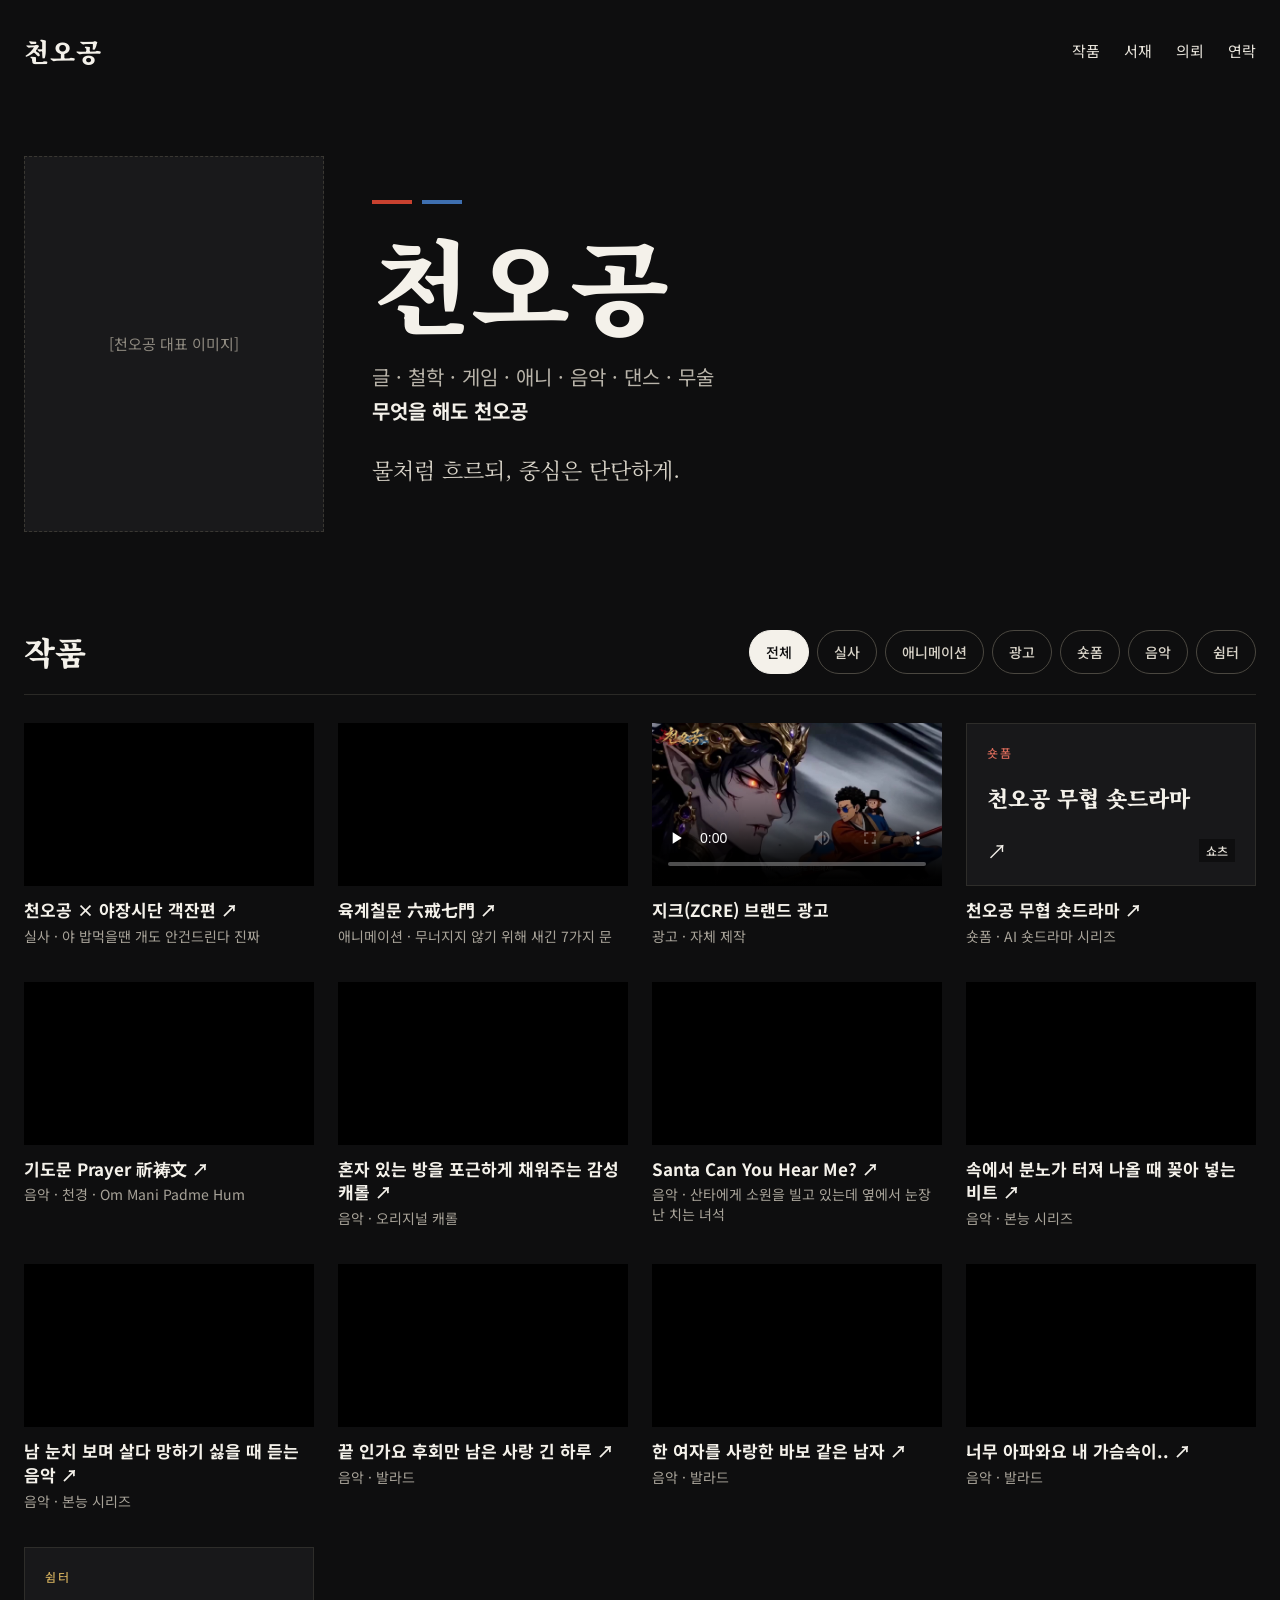
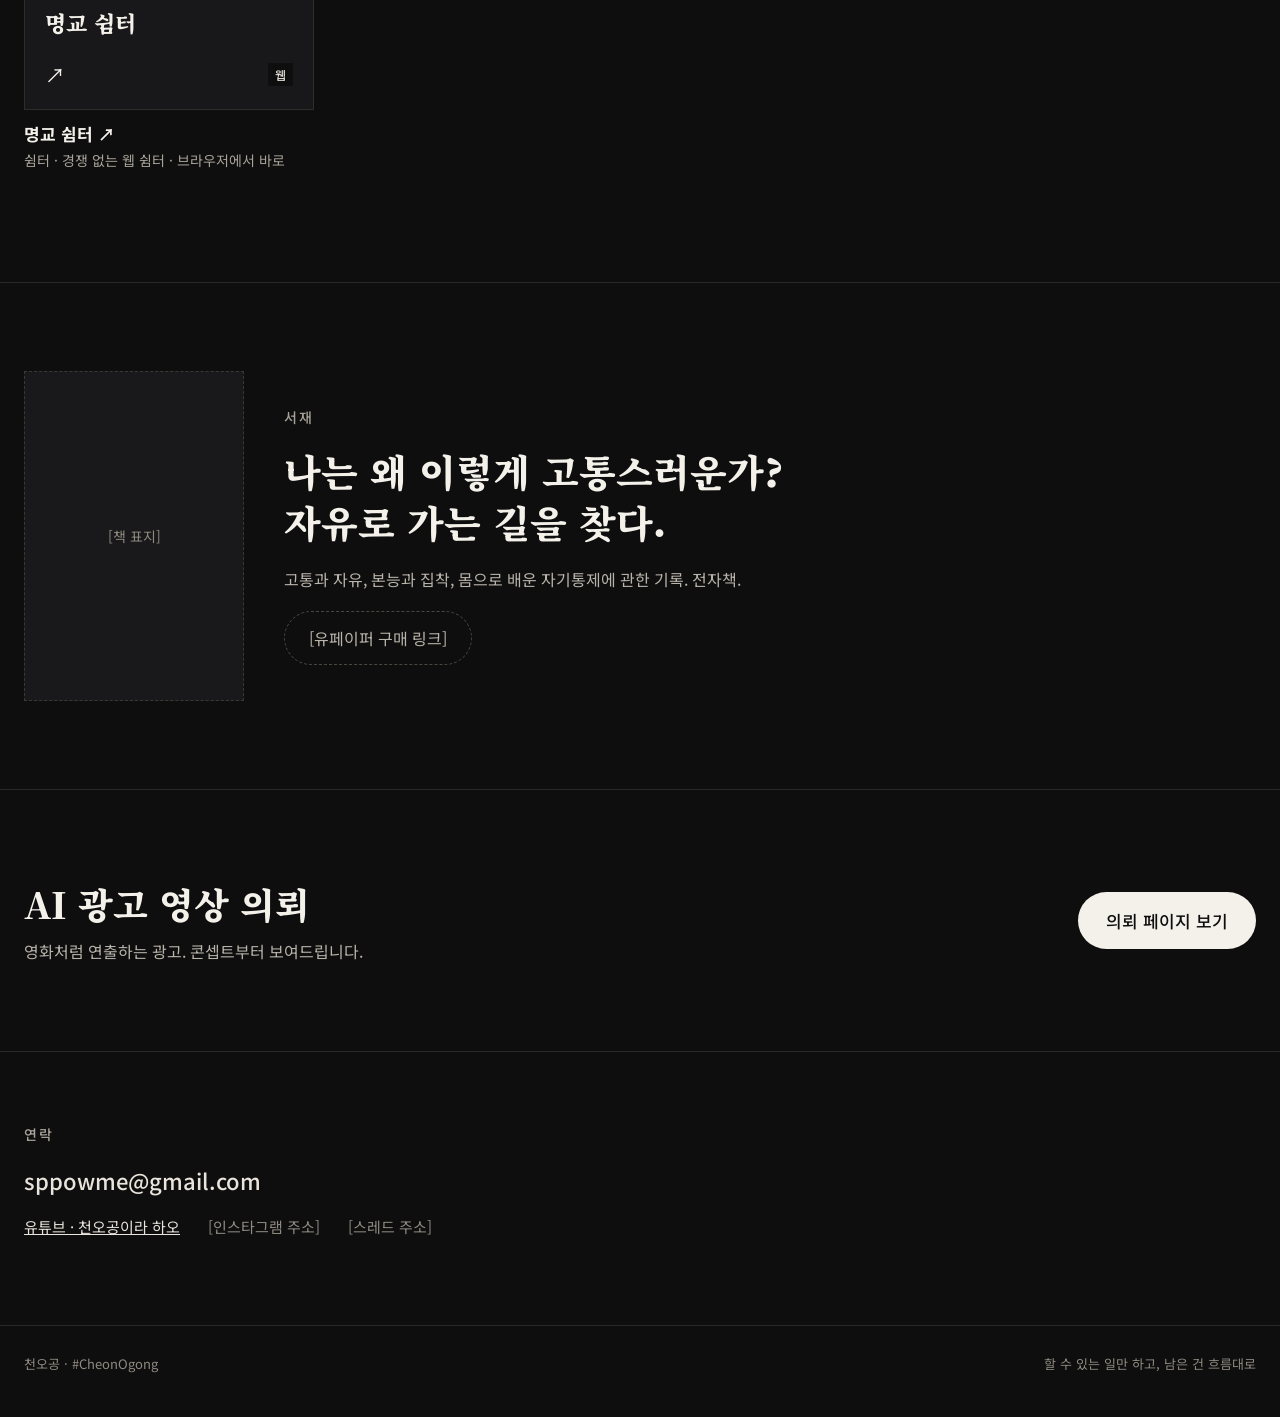
==== index.html @ af2135e8 "천오공 사이트 첫 업로드 Co-Authored-By: Claude Opus 5.5 <noreply@anthropic.com> Claude-Session: https://claude" ====
<!DOCTYPE html>
<html lang="ko"><head><meta charset="utf-8"><meta name="viewport" content="width=device-width,initial-scale=1">
<title>천오공</title><meta name="description" content="글 · 철학 · 게임 · 애니 · 음악 · 댄스 · 무술 — 무엇을 해도 천오공">
<meta property="og:title" content="천오공"><meta property="og:description" content="글 · 철학 · 게임 · 애니 · 음악 · 댄스 · 무술 — 무엇을 해도 천오공"><meta property="og:image" content="img/thumb_yajang.jpg"><meta property="og:type" content="website">
<link rel="preconnect" href="https://fonts.googleapis.com"><link rel="preconnect" href="https://fonts.gstatic.com" crossorigin>
<link href="https://fonts.googleapis.com/css2?family=Noto+Serif+KR:wght@500;700;900&family=Noto+Sans+KR:wght@400;500;700&display=swap" rel="stylesheet">
<link rel="stylesheet" href="style.css"></head><body><header class="top wrap"><a class="logo" href="index.html">천오공</a><nav aria-label="주요 메뉴"><a href="index.html#works">작품</a><a href="index.html#books">서재</a><a href="commission.html">의뢰</a><a href="index.html#contact">연락</a></nav></header>
<section class="wrap" style="padding-top:56px;padding-bottom:72px;display:flex;flex-wrap:wrap;gap:48px;align-items:center">
<div style="flex:1 1 300px;max-width:420px;aspect-ratio:4/5;background:#19191B;border:1px dashed #3A3833;display:flex;align-items:center;justify-content:center"><span style="font-size:15px;color:#8F8A80">[천오공 대표 이미지]</span></div>
<div style="flex:999 1 420px;min-width:0;display:flex;flex-direction:column;gap:24px"><div class="bars" aria-hidden="true"><span style="background:#C8412F"></span><span style="background:#3E6FB0"></span></div>
<h1 class="serif" style="margin:0;font-weight:900;font-size:clamp(52px,8vw,112px);line-height:1.05;color:#F4F1EA">천오공</h1>
<p style="margin:0;font-size:clamp(17px,1.6vw,20px);line-height:1.7;color:#B9B4AA">글 · 철학 · 게임 · 애니 · 음악 · 댄스 · 무술<br><span style="color:#F4F1EA;font-weight:700">무엇을 해도 천오공</span></p>
<p class="serif" style="margin:0;font-size:clamp(18px,1.8vw,22px);line-height:1.6;color:#D8D3C8">물처럼 흐르되, 중심은 단단하게.</p></div></section>
<section id="works" class="wrap" style="padding-top:24px;padding-bottom:112px;display:flex;flex-direction:column;gap:28px">
<div style="display:flex;flex-wrap:wrap;gap:16px;justify-content:space-between;align-items:flex-end;border-bottom:1px solid #2A2926;padding-bottom:20px">
<h2 class="serif" style="margin:0;font-weight:900;font-size:32px;color:#F4F1EA">작품</h2><div class="tabs" role="group" aria-label="분류"><button type="button" data-cat="전체" aria-pressed="true">전체</button><button type="button" data-cat="실사" aria-pressed="false">실사</button><button type="button" data-cat="애니메이션" aria-pressed="false">애니메이션</button><button type="button" data-cat="광고" aria-pressed="false">광고</button><button type="button" data-cat="숏폼" aria-pressed="false">숏폼</button><button type="button" data-cat="음악" aria-pressed="false">음악</button><button type="button" data-cat="쉼터" aria-pressed="false">쉼터</button></div></div>
<div class="grid"><article class="card" data-cat="실사"><div class="yt"><iframe src="https://www.youtube.com/embed/j1--AyRVN_k?rel=0&playsinline=1" title="천오공 × 야장시단 객잔편" loading="lazy" allow="encrypted-media; picture-in-picture; fullscreen" allowfullscreen></iframe></div><div style="display:flex;flex-direction:column;gap:4px"><h3><a href="https://www.youtube.com/watch?v=j1--AyRVN_k" target="_blank" rel="noopener">천오공 × 야장시단 객잔편 ↗</a></h3><span class="meta">실사 · 야 밥먹을땐 개도 안건드린다 진짜</span></div></article><article class="card" data-cat="애니메이션"><div class="yt"><iframe src="https://www.youtube.com/embed/lMTQRvzOyJk?rel=0&playsinline=1" title="육계칠문 六戒七門" loading="lazy" allow="encrypted-media; picture-in-picture; fullscreen" allowfullscreen></iframe></div><div style="display:flex;flex-direction:column;gap:4px"><h3><a href="https://www.youtube.com/watch?v=lMTQRvzOyJk" target="_blank" rel="noopener">육계칠문 六戒七門 ↗</a></h3><span class="meta">애니메이션 · 무너지지 않기 위해 새긴 7가지 문</span></div></article><article class="card" data-cat="광고"><video class="own" controls preload="none" playsinline poster="img/thumb_zik.jpg" src="media/zik.mp4" aria-label="지크 ZCRE 브랜드 광고"></video><div style="display:flex;flex-direction:column;gap:4px"><h3>지크(ZCRE) 브랜드 광고</h3><span class="meta">광고 · 자체 제작</span></div></article><article class="card" data-cat="숏폼"><a class="textcard" href="https://www.youtube.com/channel/UCWvJD3z6w89sGG5rWZgM4WA/shorts" target="_blank" rel="noopener"><span style="font-size:12px;font-weight:500;letter-spacing:.14em;color:#D86A5A">숏폼</span><span class="serif" style="font-weight:900;font-size:22px;line-height:1.35;color:#F4F1EA">천오공 무협 숏드라마</span><span style="display:flex;justify-content:space-between;align-items:center"><span aria-hidden="true" style="font-size:20px;color:#F4F1EA">↗</span><span style="font-size:12px;font-weight:500;padding:3px 7px;background:#0E0E0F">쇼츠</span></span></a><div style="display:flex;flex-direction:column;gap:4px"><h3><a href="https://www.youtube.com/channel/UCWvJD3z6w89sGG5rWZgM4WA/shorts" target="_blank" rel="noopener">천오공 무협 숏드라마 ↗</a></h3><span class="meta">숏폼 · AI 숏드라마 시리즈</span></div></article><article class="card" data-cat="음악"><div class="yt"><iframe src="https://www.youtube.com/embed/7zSiomeFgSg?rel=0&playsinline=1" title="기도문 Prayer 祈祷文" loading="lazy" allow="encrypted-media; picture-in-picture; fullscreen" allowfullscreen></iframe></div><div style="display:flex;flex-direction:column;gap:4px"><h3><a href="https://www.youtube.com/watch?v=7zSiomeFgSg" target="_blank" rel="noopener">기도문 Prayer 祈祷文 ↗</a></h3><span class="meta">음악 · 천경 · Om Mani Padme Hum</span></div></article><article class="card" data-cat="음악"><div class="yt"><iframe src="https://www.youtube.com/embed/yKYOIgo-D0A?rel=0&playsinline=1" title="혼자 있는 방을 포근하게 채워주는 감성 캐롤" loading="lazy" allow="encrypted-media; picture-in-picture; fullscreen" allowfullscreen></iframe></div><div style="display:flex;flex-direction:column;gap:4px"><h3><a href="https://www.youtube.com/watch?v=yKYOIgo-D0A" target="_blank" rel="noopener">혼자 있는 방을 포근하게 채워주는 감성 캐롤 ↗</a></h3><span class="meta">음악 · 오리지널 캐롤</span></div></article><article class="card" data-cat="음악"><div class="yt"><iframe src="https://www.youtube.com/embed/JE98q93B8ns?rel=0&playsinline=1" title="Santa Can You Hear Me?" loading="lazy" allow="encrypted-media; picture-in-picture; fullscreen" allowfullscreen></iframe></div><div style="display:flex;flex-direction:column;gap:4px"><h3><a href="https://www.youtube.com/watch?v=JE98q93B8ns" target="_blank" rel="noopener">Santa Can You Hear Me? ↗</a></h3><span class="meta">음악 · 산타에게 소원을 빌고 있는데 옆에서 눈장난 치는 녀석</span></div></article><article class="card" data-cat="음악"><div class="yt"><iframe src="https://www.youtube.com/embed/KmuTbog3iMI?rel=0&playsinline=1" title="속에서 분노가 터져 나올 때 꽂아 넣는 비트" loading="lazy" allow="encrypted-media; picture-in-picture; fullscreen" allowfullscreen></iframe></div><div style="display:flex;flex-direction:column;gap:4px"><h3><a href="https://www.youtube.com/watch?v=KmuTbog3iMI" target="_blank" rel="noopener">속에서 분노가 터져 나올 때 꽂아 넣는 비트 ↗</a></h3><span class="meta">음악 · 본능 시리즈</span></div></article><article class="card" data-cat="음악"><div class="yt"><iframe src="https://www.youtube.com/embed/R8m70svWlbU?rel=0&playsinline=1" title="남 눈치 보며 살다 망하기 싫을 때 듣는 음악" loading="lazy" allow="encrypted-media; picture-in-picture; fullscreen" allowfullscreen></iframe></div><div style="display:flex;flex-direction:column;gap:4px"><h3><a href="https://www.youtube.com/watch?v=R8m70svWlbU" target="_blank" rel="noopener">남 눈치 보며 살다 망하기 싫을 때 듣는 음악 ↗</a></h3><span class="meta">음악 · 본능 시리즈</span></div></article><article class="card" data-cat="음악"><div class="yt"><iframe src="https://www.youtube.com/embed/7qQgBXFMs0c?rel=0&playsinline=1" title="끝 인가요 후회만 남은 사랑 긴 하루" loading="lazy" allow="encrypted-media; picture-in-picture; fullscreen" allowfullscreen></iframe></div><div style="display:flex;flex-direction:column;gap:4px"><h3><a href="https://www.youtube.com/watch?v=7qQgBXFMs0c" target="_blank" rel="noopener">끝 인가요 후회만 남은 사랑 긴 하루 ↗</a></h3><span class="meta">음악 · 발라드</span></div></article><article class="card" data-cat="음악"><div class="yt"><iframe src="https://www.youtube.com/embed/oVlJdjCtu1A?rel=0&playsinline=1" title="한 여자를 사랑한 바보 같은 남자" loading="lazy" allow="encrypted-media; picture-in-picture; fullscreen" allowfullscreen></iframe></div><div style="display:flex;flex-direction:column;gap:4px"><h3><a href="https://www.youtube.com/watch?v=oVlJdjCtu1A" target="_blank" rel="noopener">한 여자를 사랑한 바보 같은 남자 ↗</a></h3><span class="meta">음악 · 발라드</span></div></article><article class="card" data-cat="음악"><div class="yt"><iframe src="https://www.youtube.com/embed/2MunT8QskQ4?rel=0&playsinline=1" title="너무 아파와요 내 가슴속이.." loading="lazy" allow="encrypted-media; picture-in-picture; fullscreen" allowfullscreen></iframe></div><div style="display:flex;flex-direction:column;gap:4px"><h3><a href="https://www.youtube.com/watch?v=2MunT8QskQ4" target="_blank" rel="noopener">너무 아파와요 내 가슴속이.. ↗</a></h3><span class="meta">음악 · 발라드</span></div></article><article class="card" data-cat="쉼터"><a class="textcard" href="https://myeonggyo-beopdang.mrsss1265.chatgpt.site/" target="_blank" rel="noopener"><span style="font-size:12px;font-weight:500;letter-spacing:.14em;color:#C9A75A">쉼터</span><span class="serif" style="font-weight:900;font-size:22px;line-height:1.35;color:#F4F1EA">명교 쉼터</span><span style="display:flex;justify-content:space-between;align-items:center"><span aria-hidden="true" style="font-size:20px;color:#F4F1EA">↗</span><span style="font-size:12px;font-weight:500;padding:3px 7px;background:#0E0E0F">웹</span></span></a><div style="display:flex;flex-direction:column;gap:4px"><h3><a href="https://myeonggyo-beopdang.mrsss1265.chatgpt.site/" target="_blank" rel="noopener">명교 쉼터 ↗</a></h3><span class="meta">쉼터 · 경쟁 없는 웹 쉼터 · 브라우저에서 바로</span></div></article></div></section>
<section id="books" class="sec"><div class="wrap" style="padding-top:88px;padding-bottom:88px;display:flex;flex-wrap:wrap;gap:40px;align-items:center">
<div style="flex:0 1 220px;aspect-ratio:2/3;background:#19191B;border:1px dashed #3A3833;display:flex;align-items:center;justify-content:center"><span style="font-size:14px;color:#8F8A80">[책 표지]</span></div>
<div style="flex:999 1 360px;min-width:0;display:flex;flex-direction:column;gap:18px;align-items:flex-start"><h2 class="label">서재</h2>
<p class="serif" style="margin:0;font-weight:900;font-size:clamp(26px,3vw,38px);line-height:1.35;color:#F4F1EA">나는 왜 이렇게 고통스러운가?<br>자유로 가는 길을 찾다.</p>
<p style="margin:0;font-size:16px;line-height:1.7;color:#B9B4AA;max-width:560px">고통과 자유, 본능과 집착, 몸으로 배운 자기통제에 관한 기록. 전자책.</p>
<span style="font-size:16px;padding:14px 24px;border:1px dashed #4A4740;color:#B9B4AA;border-radius:999px">[유페이퍼 구매 링크]</span></div></div></section>
<section class="sec"><div class="wrap" style="padding-top:88px;padding-bottom:88px;display:flex;flex-wrap:wrap;gap:24px;justify-content:space-between;align-items:center">
<div style="display:flex;flex-direction:column;gap:10px"><h2 class="serif" style="margin:0;font-weight:900;font-size:clamp(26px,3vw,36px);color:#F4F1EA">AI 광고 영상 의뢰</h2>
<p style="margin:0;font-size:16px;color:#B9B4AA">영화처럼 연출하는 광고. 콘셉트부터 보여드립니다.</p></div><a class="pill" href="commission.html">의뢰 페이지 보기</a></div></section>
<section id="contact" class="sec"><div class="wrap" style="padding-top:72px;padding-bottom:88px;display:flex;flex-direction:column;gap:20px"><h2 class="label">연락</h2>
<a href="mailto:sppowme@gmail.com" style="font-size:22px;font-weight:500;text-decoration:none;align-self:flex-start">sppowme@gmail.com</a>
<div style="display:flex;flex-wrap:wrap;gap:8px 28px;font-size:15px;color:#8F8A80"><a href="https://www.youtube.com/channel/UCWvJD3z6w89sGG5rWZgM4WA" target="_blank" rel="noopener">유튜브 · 천오공이라 하오</a><span>[인스타그램 주소]</span><span>[스레드 주소]</span></div></div></section>
<footer class="wrap"><span>천오공 · #CheonOgong</span><span>할 수 있는 일만 하고, 남은 건 흐름대로</span></footer>
<script src="play.js"></script></body></html>
---- style.css ----
*{box-sizing:border-box}
body{margin:0;background:#0E0E0F;color:#E9E5DC;font-family:'Noto Sans KR',system-ui,sans-serif}
a{color:#E9E5DC}a:hover{color:#fff}
.serif{font-family:'Noto Serif KR',serif}
.wrap{max-width:1280px;margin:0 auto;padding-left:24px;padding-right:24px}
header.top{display:flex;flex-wrap:wrap;gap:16px;justify-content:space-between;align-items:center;padding-top:28px;padding-bottom:28px}
.logo{font-family:'Noto Serif KR',serif;font-weight:900;font-size:26px;letter-spacing:.04em;color:#F4F1EA;text-decoration:none}
nav{display:flex;flex-wrap:wrap;gap:4px 24px;font-size:15px}
nav a{text-decoration:none;min-height:44px;display:inline-flex;align-items:center}
.bars{display:flex;gap:10px}.bars span{width:40px;height:4px;display:block}
.label{margin:0;font-size:14px;font-weight:500;letter-spacing:.16em;color:#A8A399}
.sec{border-top:1px solid #2A2926}
.pill{font-size:17px;font-weight:500;text-decoration:none;padding:16px 28px;background:#F4F1EA;color:#0E0E0F;border-radius:999px;min-height:52px;display:inline-flex;align-items:center}
.pill:hover{color:#0E0E0F;background:#fff}
.pill.ghost{background:transparent;color:#E9E5DC;border:1px solid #4A4740;font-size:15px;padding:12px 20px;min-height:44px}
/* video facade */
.yt{position:relative;aspect-ratio:16/9;width:100%;background:#000;border:0;padding:0;cursor:pointer;display:block;overflow:hidden}
.yt img{width:100%;height:100%;object-fit:cover;display:block;transition:transform .4s}
.yt:hover img{transform:scale(1.03)}
.yt .play{position:absolute;left:12px;bottom:12px;width:44px;height:44px;border-radius:999px;background:#0E0E0F;display:flex;align-items:center;justify-content:center}
.yt .len{position:absolute;right:8px;bottom:8px;font-size:12px;font-weight:500;padding:3px 7px;background:#0E0E0F;color:#E9E5DC}
.yt iframe,.yt video{position:absolute;inset:0;width:100%;height:100%;border:0}
.yt.big .play{left:20px;bottom:20px;width:64px;height:64px}
video.own{aspect-ratio:16/9;width:100%;display:block;background:#000;object-fit:cover}
.textcard{aspect-ratio:16/9;width:100%;display:flex;flex-direction:column;justify-content:space-between;padding:20px;background:#18181A;border:1px solid #2E2D2A;text-decoration:none}
/* works */
.tabs{display:flex;flex-wrap:wrap;gap:8px}
.tabs button{font:inherit;font-size:14px;font-weight:500;padding:10px 16px;min-height:44px;border-radius:999px;cursor:pointer;background:transparent;color:#D8D3C8;border:1px solid #4A4740}
.tabs button[aria-pressed=true]{background:#F4F1EA;color:#0E0E0F;border-color:#F4F1EA}
.grid{display:grid;grid-template-columns:repeat(auto-fill,minmax(min(100%,280px),1fr));gap:36px 24px}
.card{display:flex;flex-direction:column;gap:12px}
.card h3{margin:0;font-size:17px;font-weight:700;line-height:1.4;color:#F4F1EA}
.card h3 a{color:#F4F1EA;text-decoration:none}.card h3 a:hover{text-decoration:underline}
.card .meta{font-size:14px;color:#A8A399}
.card[hidden]{display:none}
footer{display:flex;justify-content:space-between;flex-wrap:wrap;gap:12px;border-top:1px solid #2A2926;padding-top:28px;padding-bottom:44px;font-size:13px;color:#8F8A80}
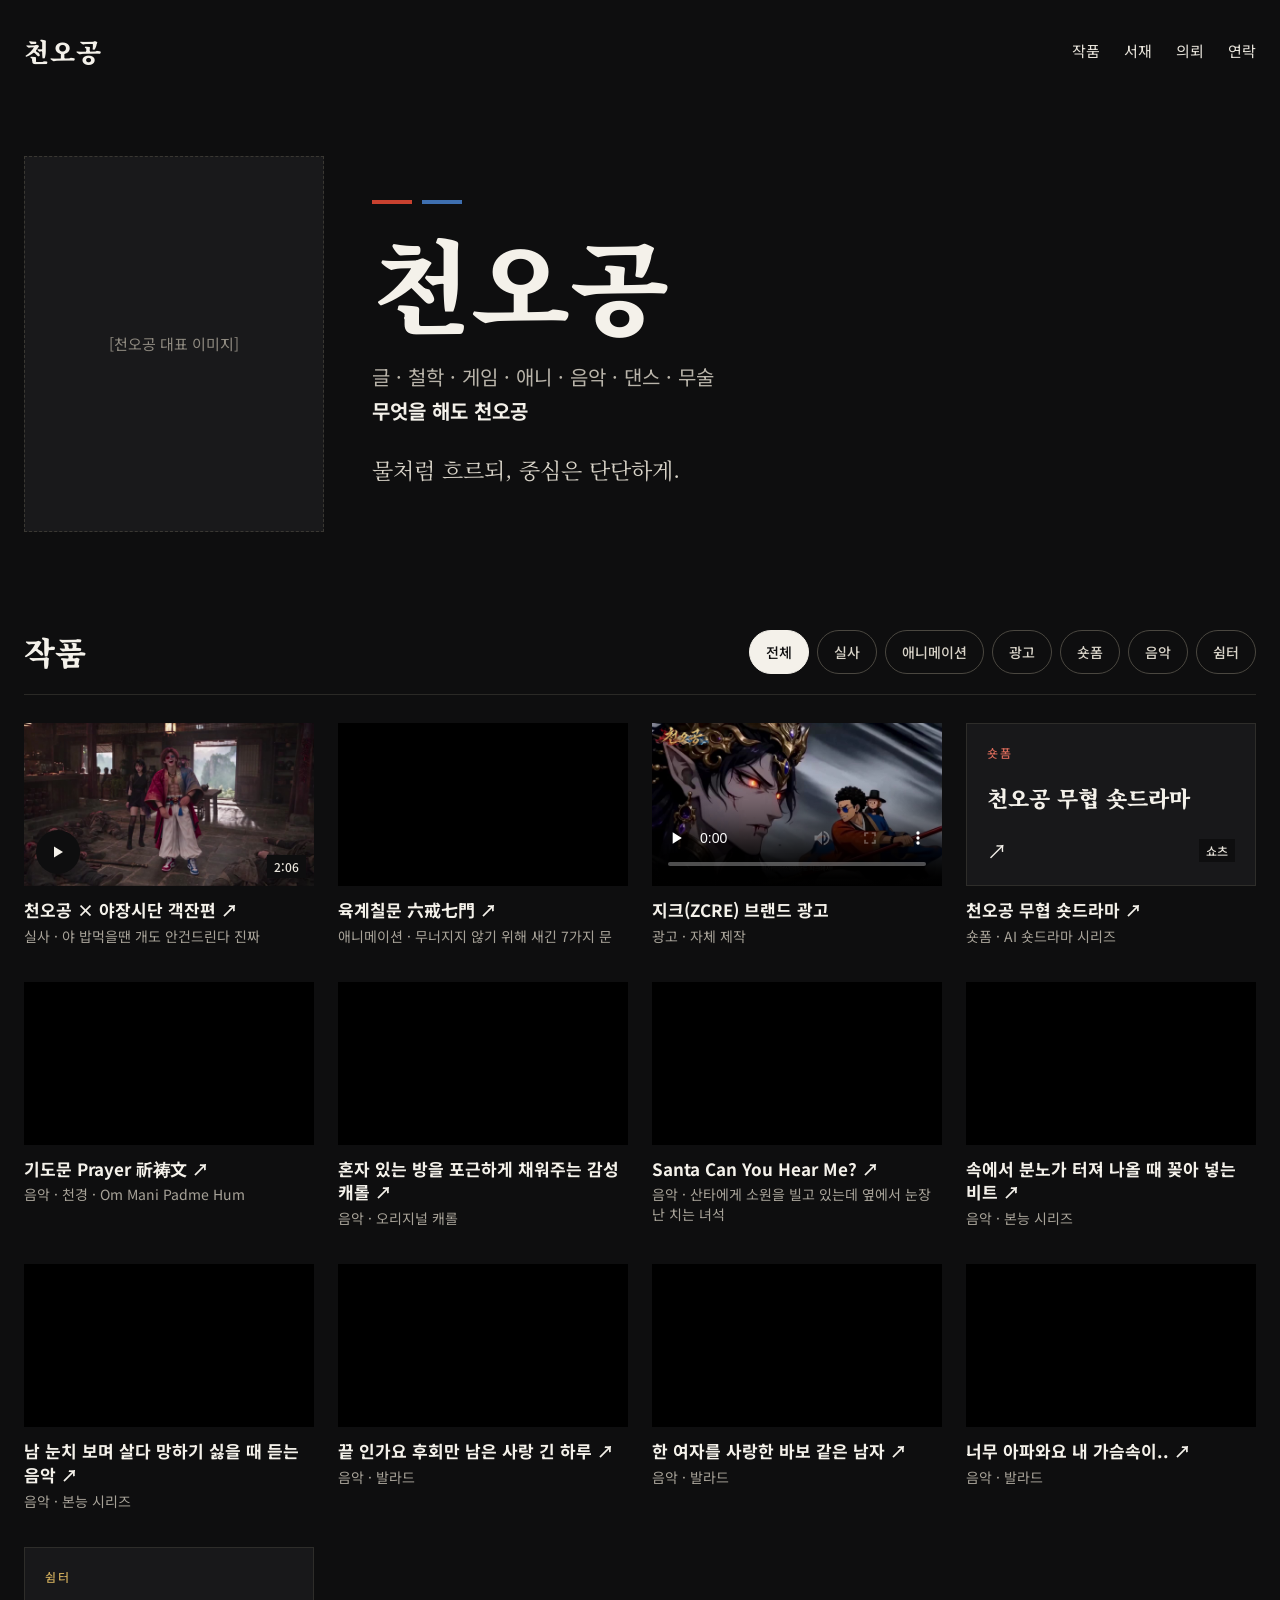
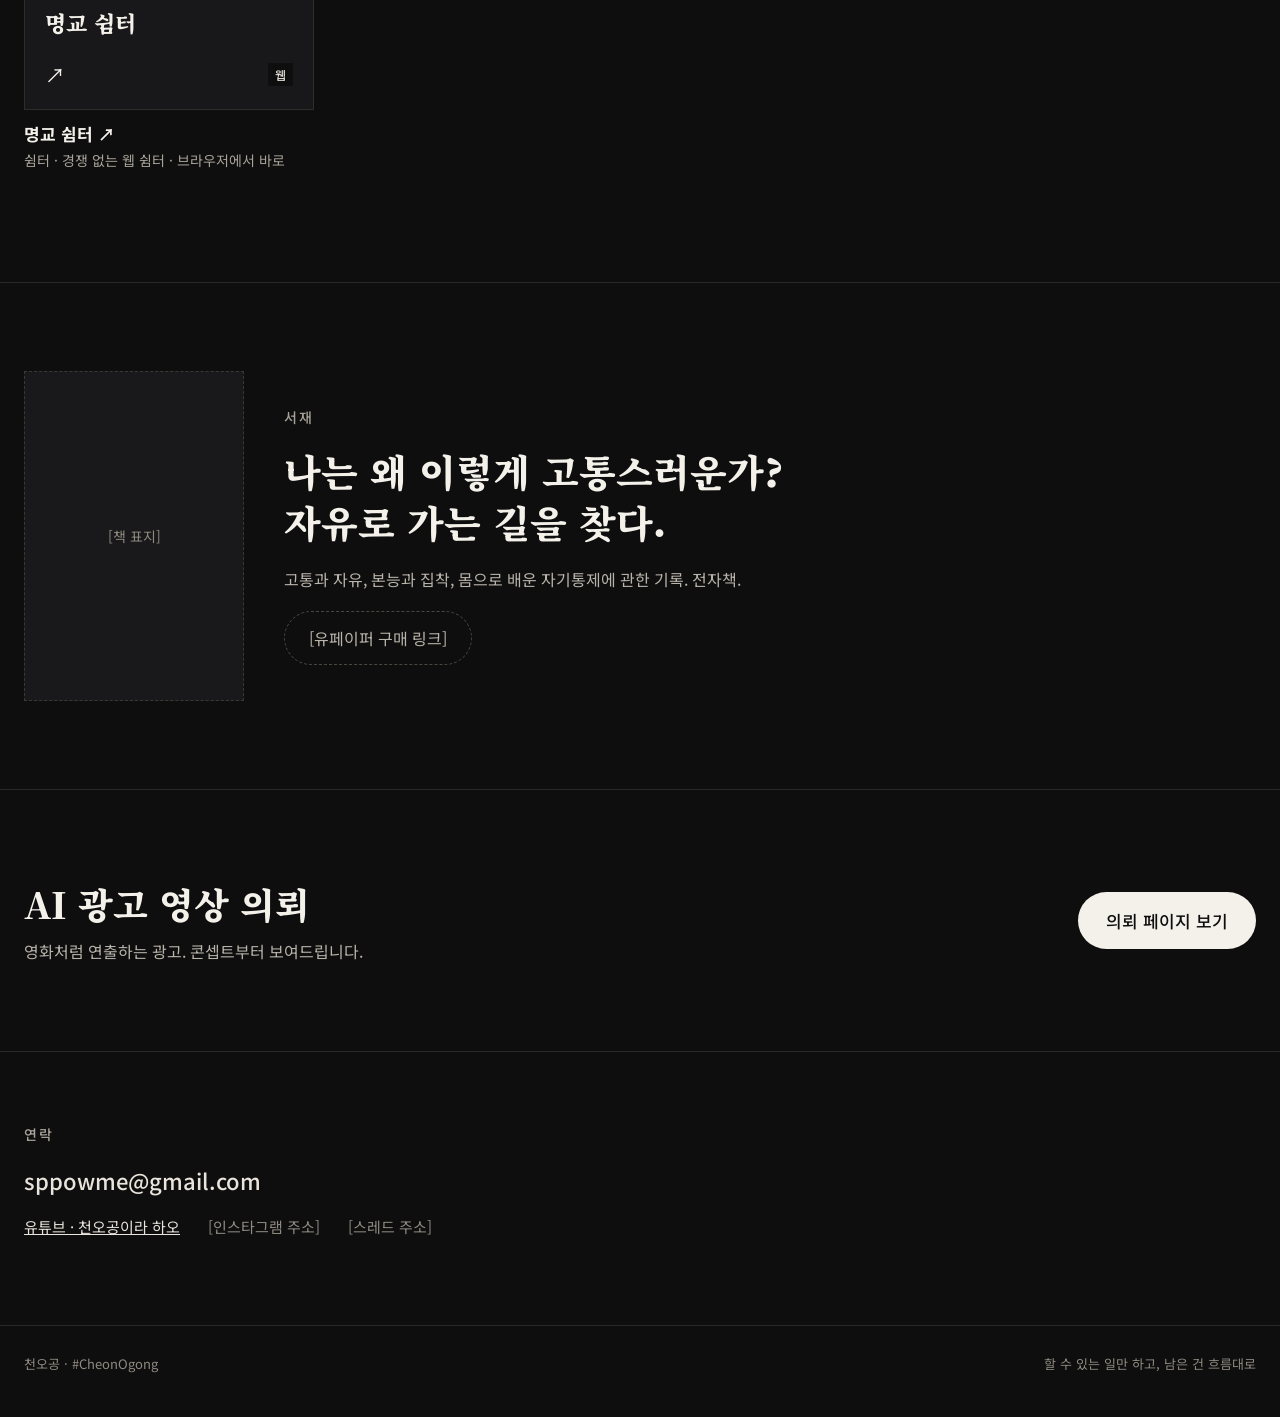
==== commit 351892e0: "야장시단: 퍼가기 꺼진 영상은 썸네일 링크로 Co-Authored-By: Claude Opus 5.5 <noreply@anthropic.com> Claude-Session: htt" ====
--- a/index.html
+++ b/index.html
@@ -14,7 +14,7 @@
 <section id="works" class="wrap" style="padding-top:24px;padding-bottom:112px;display:flex;flex-direction:column;gap:28px">
 <div style="display:flex;flex-wrap:wrap;gap:16px;justify-content:space-between;align-items:flex-end;border-bottom:1px solid #2A2926;padding-bottom:20px">
 <h2 class="serif" style="margin:0;font-weight:900;font-size:32px;color:#F4F1EA">작품</h2><div class="tabs" role="group" aria-label="분류"><button type="button" data-cat="전체" aria-pressed="true">전체</button><button type="button" data-cat="실사" aria-pressed="false">실사</button><button type="button" data-cat="애니메이션" aria-pressed="false">애니메이션</button><button type="button" data-cat="광고" aria-pressed="false">광고</button><button type="button" data-cat="숏폼" aria-pressed="false">숏폼</button><button type="button" data-cat="음악" aria-pressed="false">음악</button><button type="button" data-cat="쉼터" aria-pressed="false">쉼터</button></div></div>
-<div class="grid"><article class="card" data-cat="실사"><div class="yt"><iframe src="https://www.youtube.com/embed/j1--AyRVN_k?rel=0&playsinline=1" title="천오공 × 야장시단 객잔편" loading="lazy" allow="encrypted-media; picture-in-picture; fullscreen" allowfullscreen></iframe></div><div style="display:flex;flex-direction:column;gap:4px"><h3><a href="https://www.youtube.com/watch?v=j1--AyRVN_k" target="_blank" rel="noopener">천오공 × 야장시단 객잔편 ↗</a></h3><span class="meta">실사 · 야 밥먹을땐 개도 안건드린다 진짜</span></div></article><article class="card" data-cat="애니메이션"><div class="yt"><iframe src="https://www.youtube.com/embed/lMTQRvzOyJk?rel=0&playsinline=1" title="육계칠문 六戒七門" loading="lazy" allow="encrypted-media; picture-in-picture; fullscreen" allowfullscreen></iframe></div><div style="display:flex;flex-direction:column;gap:4px"><h3><a href="https://www.youtube.com/watch?v=lMTQRvzOyJk" target="_blank" rel="noopener">육계칠문 六戒七門 ↗</a></h3><span class="meta">애니메이션 · 무너지지 않기 위해 새긴 7가지 문</span></div></article><article class="card" data-cat="광고"><video class="own" controls preload="none" playsinline poster="img/thumb_zik.jpg" src="media/zik.mp4" aria-label="지크 ZCRE 브랜드 광고"></video><div style="display:flex;flex-direction:column;gap:4px"><h3>지크(ZCRE) 브랜드 광고</h3><span class="meta">광고 · 자체 제작</span></div></article><article class="card" data-cat="숏폼"><a class="textcard" href="https://www.youtube.com/channel/UCWvJD3z6w89sGG5rWZgM4WA/shorts" target="_blank" rel="noopener"><span style="font-size:12px;font-weight:500;letter-spacing:.14em;color:#D86A5A">숏폼</span><span class="serif" style="font-weight:900;font-size:22px;line-height:1.35;color:#F4F1EA">천오공 무협 숏드라마</span><span style="display:flex;justify-content:space-between;align-items:center"><span aria-hidden="true" style="font-size:20px;color:#F4F1EA">↗</span><span style="font-size:12px;font-weight:500;padding:3px 7px;background:#0E0E0F">쇼츠</span></span></a><div style="display:flex;flex-direction:column;gap:4px"><h3><a href="https://www.youtube.com/channel/UCWvJD3z6w89sGG5rWZgM4WA/shorts" target="_blank" rel="noopener">천오공 무협 숏드라마 ↗</a></h3><span class="meta">숏폼 · AI 숏드라마 시리즈</span></div></article><article class="card" data-cat="음악"><div class="yt"><iframe src="https://www.youtube.com/embed/7zSiomeFgSg?rel=0&playsinline=1" title="기도문 Prayer 祈祷文" loading="lazy" allow="encrypted-media; picture-in-picture; fullscreen" allowfullscreen></iframe></div><div style="display:flex;flex-direction:column;gap:4px"><h3><a href="https://www.youtube.com/watch?v=7zSiomeFgSg" target="_blank" rel="noopener">기도문 Prayer 祈祷文 ↗</a></h3><span class="meta">음악 · 천경 · Om Mani Padme Hum</span></div></article><article class="card" data-cat="음악"><div class="yt"><iframe src="https://www.youtube.com/embed/yKYOIgo-D0A?rel=0&playsinline=1" title="혼자 있는 방을 포근하게 채워주는 감성 캐롤" loading="lazy" allow="encrypted-media; picture-in-picture; fullscreen" allowfullscreen></iframe></div><div style="display:flex;flex-direction:column;gap:4px"><h3><a href="https://www.youtube.com/watch?v=yKYOIgo-D0A" target="_blank" rel="noopener">혼자 있는 방을 포근하게 채워주는 감성 캐롤 ↗</a></h3><span class="meta">음악 · 오리지널 캐롤</span></div></article><article class="card" data-cat="음악"><div class="yt"><iframe src="https://www.youtube.com/embed/JE98q93B8ns?rel=0&playsinline=1" title="Santa Can You Hear Me?" loading="lazy" allow="encrypted-media; picture-in-picture; fullscreen" allowfullscreen></iframe></div><div style="display:flex;flex-direction:column;gap:4px"><h3><a href="https://www.youtube.com/watch?v=JE98q93B8ns" target="_blank" rel="noopener">Santa Can You Hear Me? ↗</a></h3><span class="meta">음악 · 산타에게 소원을 빌고 있는데 옆에서 눈장난 치는 녀석</span></div></article><article class="card" data-cat="음악"><div class="yt"><iframe src="https://www.youtube.com/embed/KmuTbog3iMI?rel=0&playsinline=1" title="속에서 분노가 터져 나올 때 꽂아 넣는 비트" loading="lazy" allow="encrypted-media; picture-in-picture; fullscreen" allowfullscreen></iframe></div><div style="display:flex;flex-direction:column;gap:4px"><h3><a href="https://www.youtube.com/watch?v=KmuTbog3iMI" target="_blank" rel="noopener">속에서 분노가 터져 나올 때 꽂아 넣는 비트 ↗</a></h3><span class="meta">음악 · 본능 시리즈</span></div></article><article class="card" data-cat="음악"><div class="yt"><iframe src="https://www.youtube.com/embed/R8m70svWlbU?rel=0&playsinline=1" title="남 눈치 보며 살다 망하기 싫을 때 듣는 음악" loading="lazy" allow="encrypted-media; picture-in-picture; fullscreen" allowfullscreen></iframe></div><div style="display:flex;flex-direction:column;gap:4px"><h3><a href="https://www.youtube.com/watch?v=R8m70svWlbU" target="_blank" rel="noopener">남 눈치 보며 살다 망하기 싫을 때 듣는 음악 ↗</a></h3><span class="meta">음악 · 본능 시리즈</span></div></article><article class="card" data-cat="음악"><div class="yt"><iframe src="https://www.youtube.com/embed/7qQgBXFMs0c?rel=0&playsinline=1" title="끝 인가요 후회만 남은 사랑 긴 하루" loading="lazy" allow="encrypted-media; picture-in-picture; fullscreen" allowfullscreen></iframe></div><div style="display:flex;flex-direction:column;gap:4px"><h3><a href="https://www.youtube.com/watch?v=7qQgBXFMs0c" target="_blank" rel="noopener">끝 인가요 후회만 남은 사랑 긴 하루 ↗</a></h3><span class="meta">음악 · 발라드</span></div></article><article class="card" data-cat="음악"><div class="yt"><iframe src="https://www.youtube.com/embed/oVlJdjCtu1A?rel=0&playsinline=1" title="한 여자를 사랑한 바보 같은 남자" loading="lazy" allow="encrypted-media; picture-in-picture; fullscreen" allowfullscreen></iframe></div><div style="display:flex;flex-direction:column;gap:4px"><h3><a href="https://www.youtube.com/watch?v=oVlJdjCtu1A" target="_blank" rel="noopener">한 여자를 사랑한 바보 같은 남자 ↗</a></h3><span class="meta">음악 · 발라드</span></div></article><article class="card" data-cat="음악"><div class="yt"><iframe src="https://www.youtube.com/embed/2MunT8QskQ4?rel=0&playsinline=1" title="너무 아파와요 내 가슴속이.." loading="lazy" allow="encrypted-media; picture-in-picture; fullscreen" allowfullscreen></iframe></div><div style="display:flex;flex-direction:column;gap:4px"><h3><a href="https://www.youtube.com/watch?v=2MunT8QskQ4" target="_blank" rel="noopener">너무 아파와요 내 가슴속이.. ↗</a></h3><span class="meta">음악 · 발라드</span></div></article><article class="card" data-cat="쉼터"><a class="textcard" href="https://myeonggyo-beopdang.mrsss1265.chatgpt.site/" target="_blank" rel="noopener"><span style="font-size:12px;font-weight:500;letter-spacing:.14em;color:#C9A75A">쉼터</span><span class="serif" style="font-weight:900;font-size:22px;line-height:1.35;color:#F4F1EA">명교 쉼터</span><span style="display:flex;justify-content:space-between;align-items:center"><span aria-hidden="true" style="font-size:20px;color:#F4F1EA">↗</span><span style="font-size:12px;font-weight:500;padding:3px 7px;background:#0E0E0F">웹</span></span></a><div style="display:flex;flex-direction:column;gap:4px"><h3><a href="https://myeonggyo-beopdang.mrsss1265.chatgpt.site/" target="_blank" rel="noopener">명교 쉼터 ↗</a></h3><span class="meta">쉼터 · 경쟁 없는 웹 쉼터 · 브라우저에서 바로</span></div></article></div></section>
+<div class="grid"><article class="card" data-cat="실사"><a class="yt" href="https://www.youtube.com/watch?v=j1--AyRVN_k" target="_blank" rel="noopener" aria-label="천오공 × 야장시단 객잔편 유튜브에서 보기"><img src="img/thumb_yajang.jpg" alt="" loading="lazy"><span class="play" aria-hidden="true"><svg width="16" height="16" viewBox="0 0 16 16"><path d="M4 2.5v11l9-5.5z" fill="#F4F1EA"/></svg></span><span class=len>2:06</span></a><div style="display:flex;flex-direction:column;gap:4px"><h3><a href="https://www.youtube.com/watch?v=j1--AyRVN_k" target="_blank" rel="noopener">천오공 × 야장시단 객잔편 ↗</a></h3><span class="meta">실사 · 야 밥먹을땐 개도 안건드린다 진짜</span></div></article><article class="card" data-cat="애니메이션"><div class="yt"><iframe src="https://www.youtube.com/embed/lMTQRvzOyJk?rel=0&playsinline=1" title="육계칠문 六戒七門" loading="lazy" allow="encrypted-media; picture-in-picture; fullscreen" allowfullscreen></iframe></div><div style="display:flex;flex-direction:column;gap:4px"><h3><a href="https://www.youtube.com/watch?v=lMTQRvzOyJk" target="_blank" rel="noopener">육계칠문 六戒七門 ↗</a></h3><span class="meta">애니메이션 · 무너지지 않기 위해 새긴 7가지 문</span></div></article><article class="card" data-cat="광고"><video class="own" controls preload="none" playsinline poster="img/thumb_zik.jpg" src="media/zik.mp4" aria-label="지크 ZCRE 브랜드 광고"></video><div style="display:flex;flex-direction:column;gap:4px"><h3>지크(ZCRE) 브랜드 광고</h3><span class="meta">광고 · 자체 제작</span></div></article><article class="card" data-cat="숏폼"><a class="textcard" href="https://www.youtube.com/channel/UCWvJD3z6w89sGG5rWZgM4WA/shorts" target="_blank" rel="noopener"><span style="font-size:12px;font-weight:500;letter-spacing:.14em;color:#D86A5A">숏폼</span><span class="serif" style="font-weight:900;font-size:22px;line-height:1.35;color:#F4F1EA">천오공 무협 숏드라마</span><span style="display:flex;justify-content:space-between;align-items:center"><span aria-hidden="true" style="font-size:20px;color:#F4F1EA">↗</span><span style="font-size:12px;font-weight:500;padding:3px 7px;background:#0E0E0F">쇼츠</span></span></a><div style="display:flex;flex-direction:column;gap:4px"><h3><a href="https://www.youtube.com/channel/UCWvJD3z6w89sGG5rWZgM4WA/shorts" target="_blank" rel="noopener">천오공 무협 숏드라마 ↗</a></h3><span class="meta">숏폼 · AI 숏드라마 시리즈</span></div></article><article class="card" data-cat="음악"><div class="yt"><iframe src="https://www.youtube.com/embed/7zSiomeFgSg?rel=0&playsinline=1" title="기도문 Prayer 祈祷文" loading="lazy" allow="encrypted-media; picture-in-picture; fullscreen" allowfullscreen></iframe></div><div style="display:flex;flex-direction:column;gap:4px"><h3><a href="https://www.youtube.com/watch?v=7zSiomeFgSg" target="_blank" rel="noopener">기도문 Prayer 祈祷文 ↗</a></h3><span class="meta">음악 · 천경 · Om Mani Padme Hum</span></div></article><article class="card" data-cat="음악"><div class="yt"><iframe src="https://www.youtube.com/embed/yKYOIgo-D0A?rel=0&playsinline=1" title="혼자 있는 방을 포근하게 채워주는 감성 캐롤" loading="lazy" allow="encrypted-media; picture-in-picture; fullscreen" allowfullscreen></iframe></div><div style="display:flex;flex-direction:column;gap:4px"><h3><a href="https://www.youtube.com/watch?v=yKYOIgo-D0A" target="_blank" rel="noopener">혼자 있는 방을 포근하게 채워주는 감성 캐롤 ↗</a></h3><span class="meta">음악 · 오리지널 캐롤</span></div></article><article class="card" data-cat="음악"><div class="yt"><iframe src="https://www.youtube.com/embed/JE98q93B8ns?rel=0&playsinline=1" title="Santa Can You Hear Me?" loading="lazy" allow="encrypted-media; picture-in-picture; fullscreen" allowfullscreen></iframe></div><div style="display:flex;flex-direction:column;gap:4px"><h3><a href="https://www.youtube.com/watch?v=JE98q93B8ns" target="_blank" rel="noopener">Santa Can You Hear Me? ↗</a></h3><span class="meta">음악 · 산타에게 소원을 빌고 있는데 옆에서 눈장난 치는 녀석</span></div></article><article class="card" data-cat="음악"><div class="yt"><iframe src="https://www.youtube.com/embed/KmuTbog3iMI?rel=0&playsinline=1" title="속에서 분노가 터져 나올 때 꽂아 넣는 비트" loading="lazy" allow="encrypted-media; picture-in-picture; fullscreen" allowfullscreen></iframe></div><div style="display:flex;flex-direction:column;gap:4px"><h3><a href="https://www.youtube.com/watch?v=KmuTbog3iMI" target="_blank" rel="noopener">속에서 분노가 터져 나올 때 꽂아 넣는 비트 ↗</a></h3><span class="meta">음악 · 본능 시리즈</span></div></article><article class="card" data-cat="음악"><div class="yt"><iframe src="https://www.youtube.com/embed/R8m70svWlbU?rel=0&playsinline=1" title="남 눈치 보며 살다 망하기 싫을 때 듣는 음악" loading="lazy" allow="encrypted-media; picture-in-picture; fullscreen" allowfullscreen></iframe></div><div style="display:flex;flex-direction:column;gap:4px"><h3><a href="https://www.youtube.com/watch?v=R8m70svWlbU" target="_blank" rel="noopener">남 눈치 보며 살다 망하기 싫을 때 듣는 음악 ↗</a></h3><span class="meta">음악 · 본능 시리즈</span></div></article><article class="card" data-cat="음악"><div class="yt"><iframe src="https://www.youtube.com/embed/7qQgBXFMs0c?rel=0&playsinline=1" title="끝 인가요 후회만 남은 사랑 긴 하루" loading="lazy" allow="encrypted-media; picture-in-picture; fullscreen" allowfullscreen></iframe></div><div style="display:flex;flex-direction:column;gap:4px"><h3><a href="https://www.youtube.com/watch?v=7qQgBXFMs0c" target="_blank" rel="noopener">끝 인가요 후회만 남은 사랑 긴 하루 ↗</a></h3><span class="meta">음악 · 발라드</span></div></article><article class="card" data-cat="음악"><div class="yt"><iframe src="https://www.youtube.com/embed/oVlJdjCtu1A?rel=0&playsinline=1" title="한 여자를 사랑한 바보 같은 남자" loading="lazy" allow="encrypted-media; picture-in-picture; fullscreen" allowfullscreen></iframe></div><div style="display:flex;flex-direction:column;gap:4px"><h3><a href="https://www.youtube.com/watch?v=oVlJdjCtu1A" target="_blank" rel="noopener">한 여자를 사랑한 바보 같은 남자 ↗</a></h3><span class="meta">음악 · 발라드</span></div></article><article class="card" data-cat="음악"><div class="yt"><iframe src="https://www.youtube.com/embed/2MunT8QskQ4?rel=0&playsinline=1" title="너무 아파와요 내 가슴속이.." loading="lazy" allow="encrypted-media; picture-in-picture; fullscreen" allowfullscreen></iframe></div><div style="display:flex;flex-direction:column;gap:4px"><h3><a href="https://www.youtube.com/watch?v=2MunT8QskQ4" target="_blank" rel="noopener">너무 아파와요 내 가슴속이.. ↗</a></h3><span class="meta">음악 · 발라드</span></div></article><article class="card" data-cat="쉼터"><a class="textcard" href="https://myeonggyo-beopdang.mrsss1265.chatgpt.site/" target="_blank" rel="noopener"><span style="font-size:12px;font-weight:500;letter-spacing:.14em;color:#C9A75A">쉼터</span><span class="serif" style="font-weight:900;font-size:22px;line-height:1.35;color:#F4F1EA">명교 쉼터</span><span style="display:flex;justify-content:space-between;align-items:center"><span aria-hidden="true" style="font-size:20px;color:#F4F1EA">↗</span><span style="font-size:12px;font-weight:500;padding:3px 7px;background:#0E0E0F">웹</span></span></a><div style="display:flex;flex-direction:column;gap:4px"><h3><a href="https://myeonggyo-beopdang.mrsss1265.chatgpt.site/" target="_blank" rel="noopener">명교 쉼터 ↗</a></h3><span class="meta">쉼터 · 경쟁 없는 웹 쉼터 · 브라우저에서 바로</span></div></article></div></section>
 <section id="books" class="sec"><div class="wrap" style="padding-top:88px;padding-bottom:88px;display:flex;flex-wrap:wrap;gap:40px;align-items:center">
 <div style="flex:0 1 220px;aspect-ratio:2/3;background:#19191B;border:1px dashed #3A3833;display:flex;align-items:center;justify-content:center"><span style="font-size:14px;color:#8F8A80">[책 표지]</span></div>
 <div style="flex:999 1 360px;min-width:0;display:flex;flex-direction:column;gap:18px;align-items:flex-start"><h2 class="label">서재</h2>
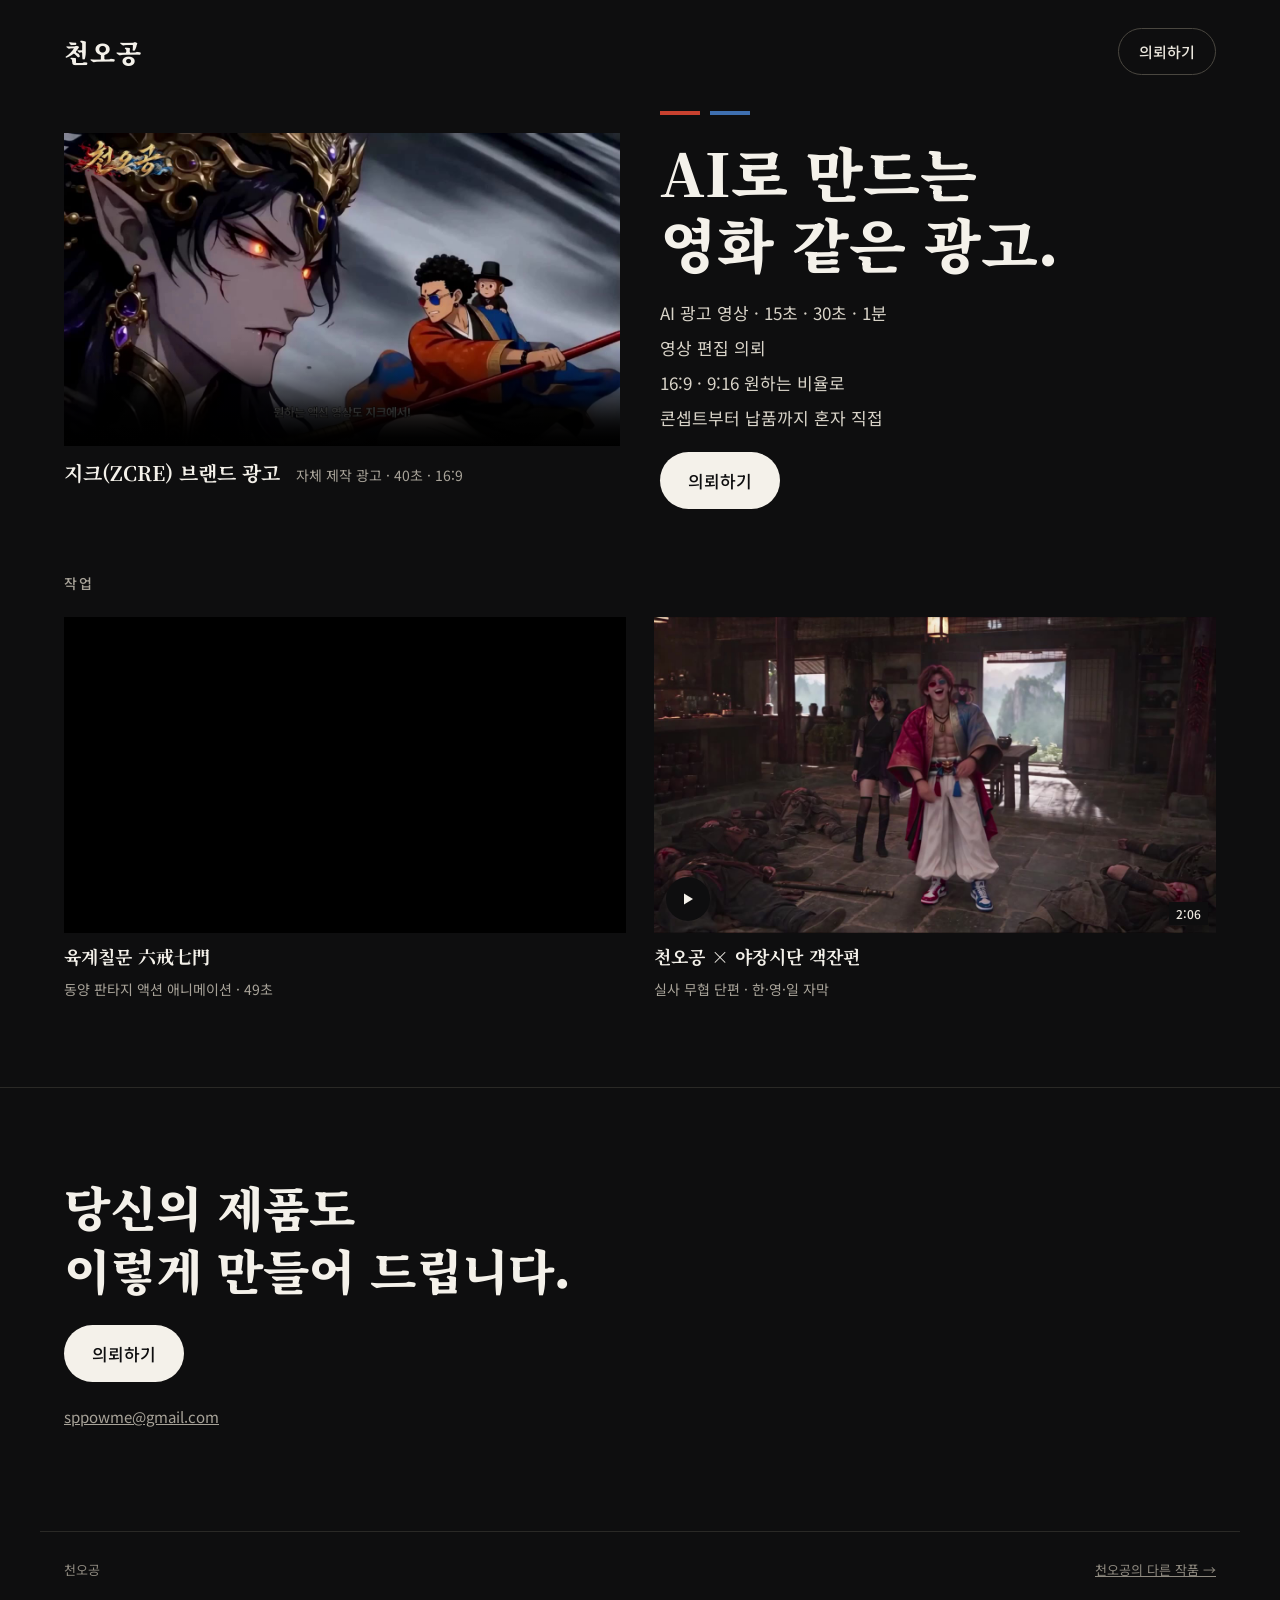
==== commit 43d666f5: "첫 주소를 의뢰 페이지로, 작품 모음은 works.html Co-Authored-By: Claude Opus 5.5 <noreply@anthropic.com> Claude-Sess" ====
--- a/index.html
+++ b/index.html
@@ -1,31 +1,35 @@
 <!DOCTYPE html>
 <html lang="ko"><head><meta charset="utf-8"><meta name="viewport" content="width=device-width,initial-scale=1">
-<title>천오공</title><meta name="description" content="글 · 철학 · 게임 · 애니 · 음악 · 댄스 · 무술 — 무엇을 해도 천오공">
-<meta property="og:title" content="천오공"><meta property="og:description" content="글 · 철학 · 게임 · 애니 · 음악 · 댄스 · 무술 — 무엇을 해도 천오공"><meta property="og:image" content="img/thumb_yajang.jpg"><meta property="og:type" content="website">
+<title>천오공 · AI 광고 영상</title><meta name="description" content="AI로 만드는 영화 같은 광고. 15초·30초·1분 광고와 영상 편집 의뢰.">
+<meta property="og:title" content="천오공 · AI 광고 영상"><meta property="og:description" content="AI로 만드는 영화 같은 광고. 15초·30초·1분 광고와 영상 편집 의뢰."><meta property="og:image" content="img/thumb_yajang.jpg"><meta property="og:type" content="website">
 <link rel="preconnect" href="https://fonts.googleapis.com"><link rel="preconnect" href="https://fonts.gstatic.com" crossorigin>
 <link href="https://fonts.googleapis.com/css2?family=Noto+Serif+KR:wght@500;700;900&family=Noto+Sans+KR:wght@400;500;700&display=swap" rel="stylesheet">
-<link rel="stylesheet" href="style.css"></head><body><header class="top wrap"><a class="logo" href="index.html">천오공</a><nav aria-label="주요 메뉴"><a href="index.html#works">작품</a><a href="index.html#books">서재</a><a href="commission.html">의뢰</a><a href="index.html#contact">연락</a></nav></header>
-<section class="wrap" style="padding-top:56px;padding-bottom:72px;display:flex;flex-wrap:wrap;gap:48px;align-items:center">
-<div style="flex:1 1 300px;max-width:420px;aspect-ratio:4/5;background:#19191B;border:1px dashed #3A3833;display:flex;align-items:center;justify-content:center"><span style="font-size:15px;color:#8F8A80">[천오공 대표 이미지]</span></div>
-<div style="flex:999 1 420px;min-width:0;display:flex;flex-direction:column;gap:24px"><div class="bars" aria-hidden="true"><span style="background:#C8412F"></span><span style="background:#3E6FB0"></span></div>
-<h1 class="serif" style="margin:0;font-weight:900;font-size:clamp(52px,8vw,112px);line-height:1.05;color:#F4F1EA">천오공</h1>
-<p style="margin:0;font-size:clamp(17px,1.6vw,20px);line-height:1.7;color:#B9B4AA">글 · 철학 · 게임 · 애니 · 음악 · 댄스 · 무술<br><span style="color:#F4F1EA;font-weight:700">무엇을 해도 천오공</span></p>
-<p class="serif" style="margin:0;font-size:clamp(18px,1.8vw,22px);line-height:1.6;color:#D8D3C8">물처럼 흐르되, 중심은 단단하게.</p></div></section>
-<section id="works" class="wrap" style="padding-top:24px;padding-bottom:112px;display:flex;flex-direction:column;gap:28px">
-<div style="display:flex;flex-wrap:wrap;gap:16px;justify-content:space-between;align-items:flex-end;border-bottom:1px solid #2A2926;padding-bottom:20px">
-<h2 class="serif" style="margin:0;font-weight:900;font-size:32px;color:#F4F1EA">작품</h2><div class="tabs" role="group" aria-label="분류"><button type="button" data-cat="전체" aria-pressed="true">전체</button><button type="button" data-cat="실사" aria-pressed="false">실사</button><button type="button" data-cat="애니메이션" aria-pressed="false">애니메이션</button><button type="button" data-cat="광고" aria-pressed="false">광고</button><button type="button" data-cat="숏폼" aria-pressed="false">숏폼</button><button type="button" data-cat="음악" aria-pressed="false">음악</button><button type="button" data-cat="쉼터" aria-pressed="false">쉼터</button></div></div>
-<div class="grid"><article class="card" data-cat="실사"><a class="yt" href="https://www.youtube.com/watch?v=j1--AyRVN_k" target="_blank" rel="noopener" aria-label="천오공 × 야장시단 객잔편 유튜브에서 보기"><img src="img/thumb_yajang.jpg" alt="" loading="lazy"><span class="play" aria-hidden="true"><svg width="16" height="16" viewBox="0 0 16 16"><path d="M4 2.5v11l9-5.5z" fill="#F4F1EA"/></svg></span><span class=len>2:06</span></a><div style="display:flex;flex-direction:column;gap:4px"><h3><a href="https://www.youtube.com/watch?v=j1--AyRVN_k" target="_blank" rel="noopener">천오공 × 야장시단 객잔편 ↗</a></h3><span class="meta">실사 · 야 밥먹을땐 개도 안건드린다 진짜</span></div></article><article class="card" data-cat="애니메이션"><div class="yt"><iframe src="https://www.youtube.com/embed/lMTQRvzOyJk?rel=0&playsinline=1" title="육계칠문 六戒七門" loading="lazy" allow="encrypted-media; picture-in-picture; fullscreen" allowfullscreen></iframe></div><div style="display:flex;flex-direction:column;gap:4px"><h3><a href="https://www.youtube.com/watch?v=lMTQRvzOyJk" target="_blank" rel="noopener">육계칠문 六戒七門 ↗</a></h3><span class="meta">애니메이션 · 무너지지 않기 위해 새긴 7가지 문</span></div></article><article class="card" data-cat="광고"><video class="own" controls preload="none" playsinline poster="img/thumb_zik.jpg" src="media/zik.mp4" aria-label="지크 ZCRE 브랜드 광고"></video><div style="display:flex;flex-direction:column;gap:4px"><h3>지크(ZCRE) 브랜드 광고</h3><span class="meta">광고 · 자체 제작</span></div></article><article class="card" data-cat="숏폼"><a class="textcard" href="https://www.youtube.com/channel/UCWvJD3z6w89sGG5rWZgM4WA/shorts" target="_blank" rel="noopener"><span style="font-size:12px;font-weight:500;letter-spacing:.14em;color:#D86A5A">숏폼</span><span class="serif" style="font-weight:900;font-size:22px;line-height:1.35;color:#F4F1EA">천오공 무협 숏드라마</span><span style="display:flex;justify-content:space-between;align-items:center"><span aria-hidden="true" style="font-size:20px;color:#F4F1EA">↗</span><span style="font-size:12px;font-weight:500;padding:3px 7px;background:#0E0E0F">쇼츠</span></span></a><div style="display:flex;flex-direction:column;gap:4px"><h3><a href="https://www.youtube.com/channel/UCWvJD3z6w89sGG5rWZgM4WA/shorts" target="_blank" rel="noopener">천오공 무협 숏드라마 ↗</a></h3><span class="meta">숏폼 · AI 숏드라마 시리즈</span></div></article><article class="card" data-cat="음악"><div class="yt"><iframe src="https://www.youtube.com/embed/7zSiomeFgSg?rel=0&playsinline=1" title="기도문 Prayer 祈祷文" loading="lazy" allow="encrypted-media; picture-in-picture; fullscreen" allowfullscreen></iframe></div><div style="display:flex;flex-direction:column;gap:4px"><h3><a href="https://www.youtube.com/watch?v=7zSiomeFgSg" target="_blank" rel="noopener">기도문 Prayer 祈祷文 ↗</a></h3><span class="meta">음악 · 천경 · Om Mani Padme Hum</span></div></article><article class="card" data-cat="음악"><div class="yt"><iframe src="https://www.youtube.com/embed/yKYOIgo-D0A?rel=0&playsinline=1" title="혼자 있는 방을 포근하게 채워주는 감성 캐롤" loading="lazy" allow="encrypted-media; picture-in-picture; fullscreen" allowfullscreen></iframe></div><div style="display:flex;flex-direction:column;gap:4px"><h3><a href="https://www.youtube.com/watch?v=yKYOIgo-D0A" target="_blank" rel="noopener">혼자 있는 방을 포근하게 채워주는 감성 캐롤 ↗</a></h3><span class="meta">음악 · 오리지널 캐롤</span></div></article><article class="card" data-cat="음악"><div class="yt"><iframe src="https://www.youtube.com/embed/JE98q93B8ns?rel=0&playsinline=1" title="Santa Can You Hear Me?" loading="lazy" allow="encrypted-media; picture-in-picture; fullscreen" allowfullscreen></iframe></div><div style="display:flex;flex-direction:column;gap:4px"><h3><a href="https://www.youtube.com/watch?v=JE98q93B8ns" target="_blank" rel="noopener">Santa Can You Hear Me? ↗</a></h3><span class="meta">음악 · 산타에게 소원을 빌고 있는데 옆에서 눈장난 치는 녀석</span></div></article><article class="card" data-cat="음악"><div class="yt"><iframe src="https://www.youtube.com/embed/KmuTbog3iMI?rel=0&playsinline=1" title="속에서 분노가 터져 나올 때 꽂아 넣는 비트" loading="lazy" allow="encrypted-media; picture-in-picture; fullscreen" allowfullscreen></iframe></div><div style="display:flex;flex-direction:column;gap:4px"><h3><a href="https://www.youtube.com/watch?v=KmuTbog3iMI" target="_blank" rel="noopener">속에서 분노가 터져 나올 때 꽂아 넣는 비트 ↗</a></h3><span class="meta">음악 · 본능 시리즈</span></div></article><article class="card" data-cat="음악"><div class="yt"><iframe src="https://www.youtube.com/embed/R8m70svWlbU?rel=0&playsinline=1" title="남 눈치 보며 살다 망하기 싫을 때 듣는 음악" loading="lazy" allow="encrypted-media; picture-in-picture; fullscreen" allowfullscreen></iframe></div><div style="display:flex;flex-direction:column;gap:4px"><h3><a href="https://www.youtube.com/watch?v=R8m70svWlbU" target="_blank" rel="noopener">남 눈치 보며 살다 망하기 싫을 때 듣는 음악 ↗</a></h3><span class="meta">음악 · 본능 시리즈</span></div></article><article class="card" data-cat="음악"><div class="yt"><iframe src="https://www.youtube.com/embed/7qQgBXFMs0c?rel=0&playsinline=1" title="끝 인가요 후회만 남은 사랑 긴 하루" loading="lazy" allow="encrypted-media; picture-in-picture; fullscreen" allowfullscreen></iframe></div><div style="display:flex;flex-direction:column;gap:4px"><h3><a href="https://www.youtube.com/watch?v=7qQgBXFMs0c" target="_blank" rel="noopener">끝 인가요 후회만 남은 사랑 긴 하루 ↗</a></h3><span class="meta">음악 · 발라드</span></div></article><article class="card" data-cat="음악"><div class="yt"><iframe src="https://www.youtube.com/embed/oVlJdjCtu1A?rel=0&playsinline=1" title="한 여자를 사랑한 바보 같은 남자" loading="lazy" allow="encrypted-media; picture-in-picture; fullscreen" allowfullscreen></iframe></div><div style="display:flex;flex-direction:column;gap:4px"><h3><a href="https://www.youtube.com/watch?v=oVlJdjCtu1A" target="_blank" rel="noopener">한 여자를 사랑한 바보 같은 남자 ↗</a></h3><span class="meta">음악 · 발라드</span></div></article><article class="card" data-cat="음악"><div class="yt"><iframe src="https://www.youtube.com/embed/2MunT8QskQ4?rel=0&playsinline=1" title="너무 아파와요 내 가슴속이.." loading="lazy" allow="encrypted-media; picture-in-picture; fullscreen" allowfullscreen></iframe></div><div style="display:flex;flex-direction:column;gap:4px"><h3><a href="https://www.youtube.com/watch?v=2MunT8QskQ4" target="_blank" rel="noopener">너무 아파와요 내 가슴속이.. ↗</a></h3><span class="meta">음악 · 발라드</span></div></article><article class="card" data-cat="쉼터"><a class="textcard" href="https://myeonggyo-beopdang.mrsss1265.chatgpt.site/" target="_blank" rel="noopener"><span style="font-size:12px;font-weight:500;letter-spacing:.14em;color:#C9A75A">쉼터</span><span class="serif" style="font-weight:900;font-size:22px;line-height:1.35;color:#F4F1EA">명교 쉼터</span><span style="display:flex;justify-content:space-between;align-items:center"><span aria-hidden="true" style="font-size:20px;color:#F4F1EA">↗</span><span style="font-size:12px;font-weight:500;padding:3px 7px;background:#0E0E0F">웹</span></span></a><div style="display:flex;flex-direction:column;gap:4px"><h3><a href="https://myeonggyo-beopdang.mrsss1265.chatgpt.site/" target="_blank" rel="noopener">명교 쉼터 ↗</a></h3><span class="meta">쉼터 · 경쟁 없는 웹 쉼터 · 브라우저에서 바로</span></div></article></div></section>
-<section id="books" class="sec"><div class="wrap" style="padding-top:88px;padding-bottom:88px;display:flex;flex-wrap:wrap;gap:40px;align-items:center">
-<div style="flex:0 1 220px;aspect-ratio:2/3;background:#19191B;border:1px dashed #3A3833;display:flex;align-items:center;justify-content:center"><span style="font-size:14px;color:#8F8A80">[책 표지]</span></div>
-<div style="flex:999 1 360px;min-width:0;display:flex;flex-direction:column;gap:18px;align-items:flex-start"><h2 class="label">서재</h2>
-<p class="serif" style="margin:0;font-weight:900;font-size:clamp(26px,3vw,38px);line-height:1.35;color:#F4F1EA">나는 왜 이렇게 고통스러운가?<br>자유로 가는 길을 찾다.</p>
-<p style="margin:0;font-size:16px;line-height:1.7;color:#B9B4AA;max-width:560px">고통과 자유, 본능과 집착, 몸으로 배운 자기통제에 관한 기록. 전자책.</p>
-<span style="font-size:16px;padding:14px 24px;border:1px dashed #4A4740;color:#B9B4AA;border-radius:999px">[유페이퍼 구매 링크]</span></div></div></section>
-<section class="sec"><div class="wrap" style="padding-top:88px;padding-bottom:88px;display:flex;flex-wrap:wrap;gap:24px;justify-content:space-between;align-items:center">
-<div style="display:flex;flex-direction:column;gap:10px"><h2 class="serif" style="margin:0;font-weight:900;font-size:clamp(26px,3vw,36px);color:#F4F1EA">AI 광고 영상 의뢰</h2>
-<p style="margin:0;font-size:16px;color:#B9B4AA">영화처럼 연출하는 광고. 콘셉트부터 보여드립니다.</p></div><a class="pill" href="commission.html">의뢰 페이지 보기</a></div></section>
-<section id="contact" class="sec"><div class="wrap" style="padding-top:72px;padding-bottom:88px;display:flex;flex-direction:column;gap:20px"><h2 class="label">연락</h2>
-<a href="mailto:sppowme@gmail.com" style="font-size:22px;font-weight:500;text-decoration:none;align-self:flex-start">sppowme@gmail.com</a>
-<div style="display:flex;flex-wrap:wrap;gap:8px 28px;font-size:15px;color:#8F8A80"><a href="https://www.youtube.com/channel/UCWvJD3z6w89sGG5rWZgM4WA" target="_blank" rel="noopener">유튜브 · 천오공이라 하오</a><span>[인스타그램 주소]</span><span>[스레드 주소]</span></div></div></section>
-<footer class="wrap"><span>천오공 · #CheonOgong</span><span>할 수 있는 일만 하고, 남은 건 흐름대로</span></footer>
-<script src="play.js"></script></body></html>+<link rel="stylesheet" href="style.css?v=3"></head><body>
+<header class="top wrap" style="max-width:1200px"><a class="logo" href="index.html">천오공</a><button type="button" class="pill ghost" data-open-ask>의뢰하기</button></header>
+<section class="wrap" style="max-width:1200px;padding-top:8px;padding-bottom:64px;display:grid;grid-template-columns:repeat(auto-fit,minmax(min(100%,460px),1fr));gap:40px;align-items:center">
+<div style="display:flex;flex-direction:column;gap:12px"><video class="own" controls preload="metadata" playsinline poster="img/thumb_zik.jpg" src="media/zik.mp4" aria-label="지크 ZCRE 브랜드 광고"></video><div style="display:flex;flex-wrap:wrap;gap:6px 16px;align-items:baseline"><span class="serif" style="font-weight:700;font-size:20px;color:#F4F1EA">지크(ZCRE) 브랜드 광고</span><span style="font-size:14px;color:#A8A399">자체 제작 광고 · 40초 · 16:9</span></div></div>
+<div style="display:flex;flex-direction:column;gap:22px"><div class="bars" aria-hidden="true"><span style="background:#C8412F"></span><span style="background:#3E6FB0"></span></div>
+<h1 class="serif" style="margin:0;font-weight:900;font-size:clamp(36px,4.6vw,60px);line-height:1.2;color:#F4F1EA">AI로 만드는<br>영화 같은 광고.</h1>
+<ul style="margin:0;padding:0;list-style:none;display:flex;flex-direction:column;gap:10px;font-size:17px;color:#D8D3C8">
+<li>AI 광고 영상 · 15초 · 30초 · 1분</li><li>영상 편집 의뢰</li><li>16:9 · 9:16 원하는 비율로</li><li>콘셉트부터 납품까지 혼자 직접</li></ul>
+<div style="display:flex;flex-wrap:wrap;gap:12px;align-items:center"><button type="button" class="pill" data-open-ask>의뢰하기</button></div>
+</div></section>
+<section class="wrap" style="max-width:1200px;padding-bottom:88px;display:flex;flex-direction:column;gap:24px"><h2 class="label">작업</h2>
+<div style="display:grid;grid-template-columns:repeat(auto-fit,minmax(min(100%,300px),1fr));gap:28px">
+<div style="display:flex;flex-direction:column;gap:10px"><div class="yt"><iframe src="https://www.youtube.com/embed/lMTQRvzOyJk?rel=0&playsinline=1" title="육계칠문" loading="lazy" allow="encrypted-media; picture-in-picture; fullscreen" allowfullscreen></iframe></div><span class="serif" style="font-weight:700;font-size:18px;color:#F4F1EA">육계칠문 六戒七門</span><span style="font-size:14px;color:#A8A399">동양 판타지 액션 애니메이션 · 49초</span></div>
+<div style="display:flex;flex-direction:column;gap:10px"><a class="yt" href="https://www.youtube.com/watch?v=j1--AyRVN_k" target="_blank" rel="noopener" aria-label="천오공 × 야장시단 객잔편 유튜브에서 보기"><img src="img/thumb_yajang.jpg" alt="" loading="lazy"><span class="play" aria-hidden="true"><svg width="16" height="16" viewBox="0 0 16 16"><path d="M4 2.5v11l9-5.5z" fill="#F4F1EA"/></svg></span><span class=len>2:06</span></a><span class="serif" style="font-weight:700;font-size:18px;color:#F4F1EA">천오공 × 야장시단 객잔편</span><span style="font-size:14px;color:#A8A399">실사 무협 단편 · 한·영·일 자막</span></div>
+</div></section>
+<section class="sec"><div class="wrap" style="max-width:1200px;padding-top:88px;padding-bottom:104px;display:flex;flex-direction:column;gap:24px;align-items:flex-start">
+<h2 class="serif" style="margin:0;font-weight:900;font-size:clamp(30px,4vw,48px);line-height:1.3;color:#F4F1EA">당신의 제품도<br>이렇게 만들어 드립니다.</h2>
+<button type="button" class="pill" data-open-ask>의뢰하기</button><a href="https://mail.google.com/mail/?view=cm&amp;fs=1&amp;to=sppowme@gmail.com&amp;su=%EA%B4%91%EA%B3%A0%20%EC%98%81%EC%83%81%20%EC%9D%98%EB%A2%B0" target="_blank" rel="noopener" style="font-size:15px;color:#A8A399">sppowme@gmail.com</a></div></section>
+<dialog id="ask" aria-labelledby="ask-title" style="background:#161618;color:#E9E5DC;border:1px solid #3A3833;border-radius:16px;padding:32px;max-width:440px;width:calc(100% - 32px)">
+<h2 id="ask-title" class="serif" style="margin:0 0 8px;font-weight:900;font-size:26px;color:#F4F1EA">어떻게 의뢰할까요?</h2>
+<p style="margin:0 0 24px;font-size:15px;color:#A8A399">먼저 물어보거나, 바로 결제하고 시작하세요.</p>
+<div style="display:flex;flex-direction:column;gap:12px">
+<a class="pill ghost" href="https://mail.google.com/mail/?view=cm&amp;fs=1&amp;to=sppowme@gmail.com&amp;su=%EA%B4%91%EA%B3%A0%20%EC%98%81%EC%83%81%20%EC%9D%98%EB%A2%B0" target="_blank" rel="noopener" style="justify-content:center">메일로 먼저 문의 · sppowme@gmail.com</a>
+<span class="pill" aria-disabled="true" style="justify-content:center;opacity:.45;cursor:not-allowed">결제하고 바로 의뢰 · 준비 중</span>
+</div>
+<form method="dialog" style="margin-top:20px;text-align:right"><button style="font:inherit;font-size:14px;background:none;border:0;color:#A8A399;cursor:pointer;min-height:44px">닫기</button></form>
+</dialog>
+<footer class="wrap" style="max-width:1200px"><span>천오공</span><a href="works.html" style="color:#8F8A80">천오공의 다른 작품 →</a></footer>
+<script src="play.js?v=2"></script></body></html>
--- a/style.css
+++ b/style.css
@@ -34,3 +34,4 @@
 .card .meta{font-size:14px;color:#A8A399}
 .card[hidden]{display:none}
 footer{display:flex;justify-content:space-between;flex-wrap:wrap;gap:12px;border-top:1px solid #2A2926;padding-top:28px;padding-bottom:44px;font-size:13px;color:#8F8A80}
+dialog::backdrop{background:rgba(0,0,0,.7)} button.pill{border:0;font:inherit;font-size:17px;font-weight:500;cursor:pointer} button.pill.ghost{border:1px solid #4A4740;font-size:15px} #ask .pill.ghost{color:#F4F1EA;background:transparent}
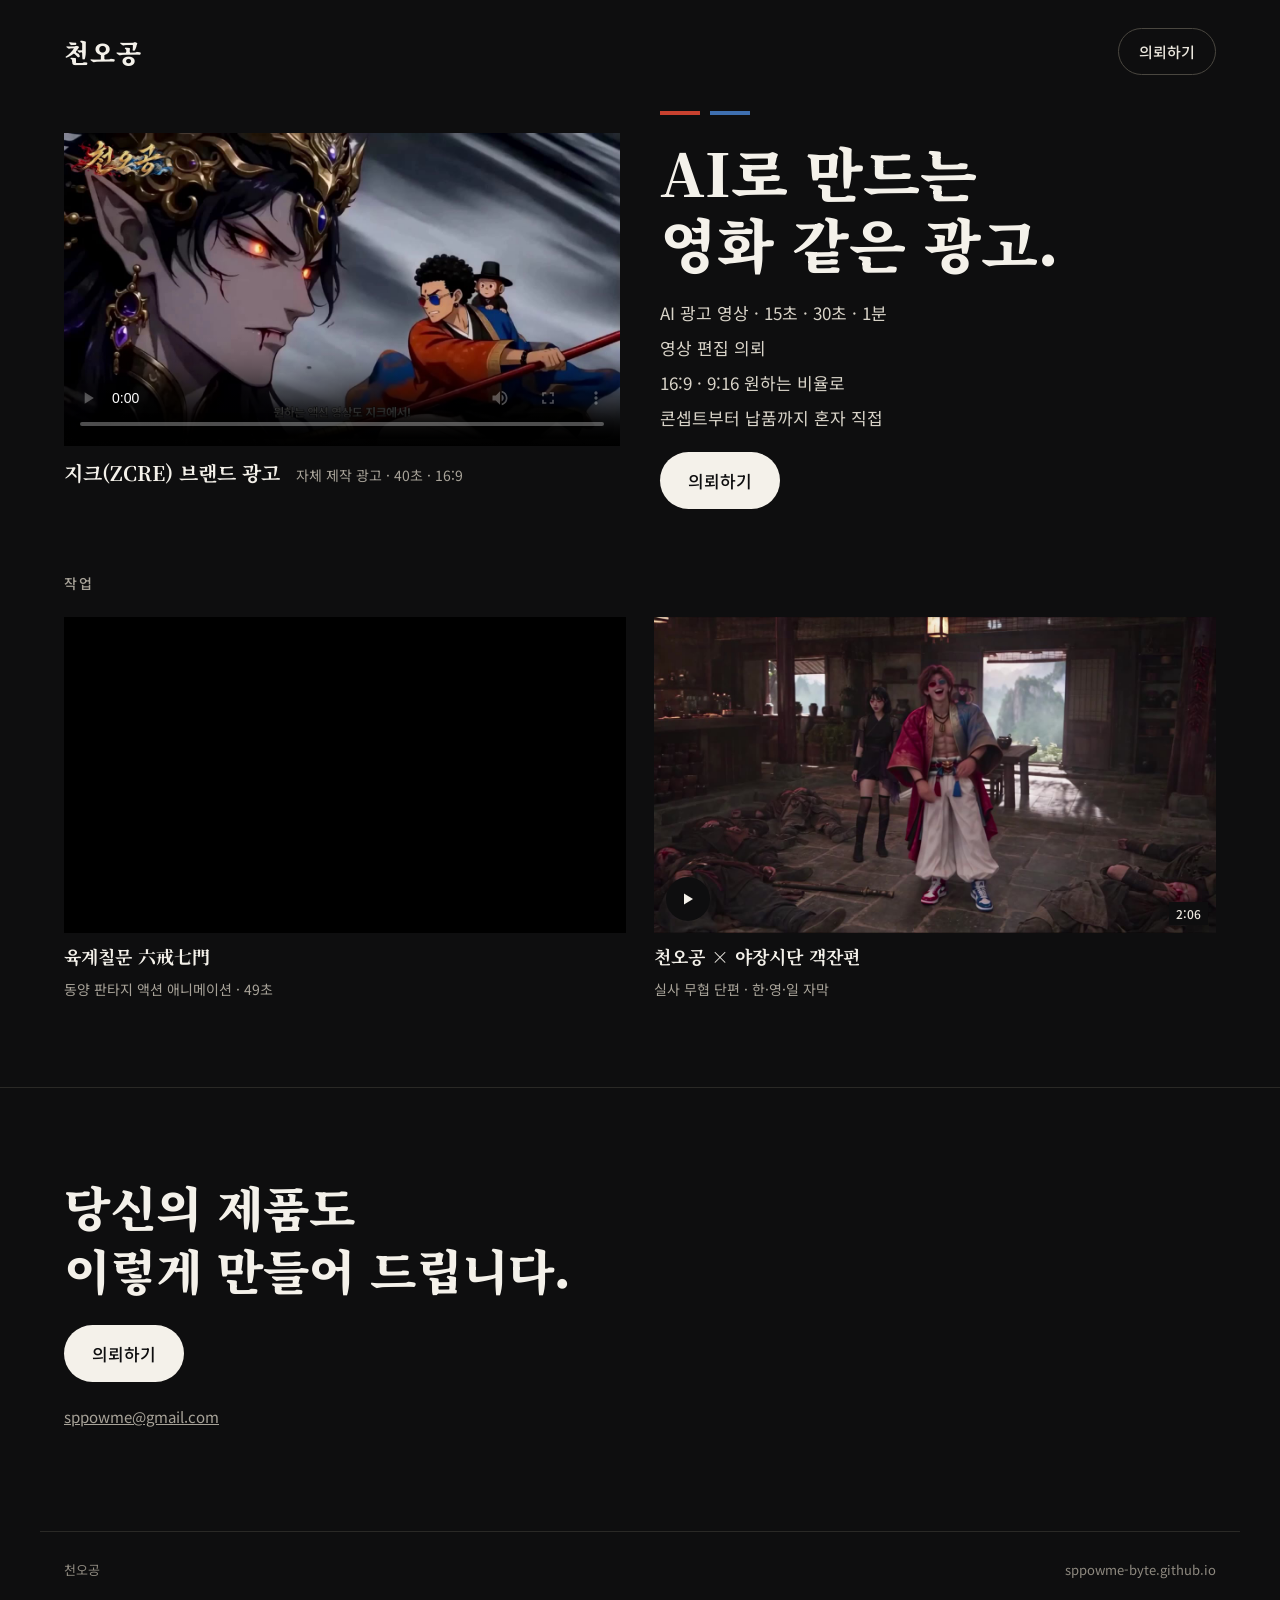
==== commit 14a80304: "의뢰 페이지에서 작품 모음 링크 제거 Co-Authored-By: Claude Opus 5.5 <noreply@anthropic.com> Claude-Session: https:/" ====
--- a/index.html
+++ b/index.html
@@ -31,5 +31,5 @@
 </div>
 <form method="dialog" style="margin-top:20px;text-align:right"><button style="font:inherit;font-size:14px;background:none;border:0;color:#A8A399;cursor:pointer;min-height:44px">닫기</button></form>
 </dialog>
-<footer class="wrap" style="max-width:1200px"><span>천오공</span><a href="works.html" style="color:#8F8A80">천오공의 다른 작품 →</a></footer>
+<footer class="wrap" style="max-width:1200px"><span>천오공</span><span>sppowme-byte.github.io</span></footer>
 <script src="play.js?v=2"></script></body></html>
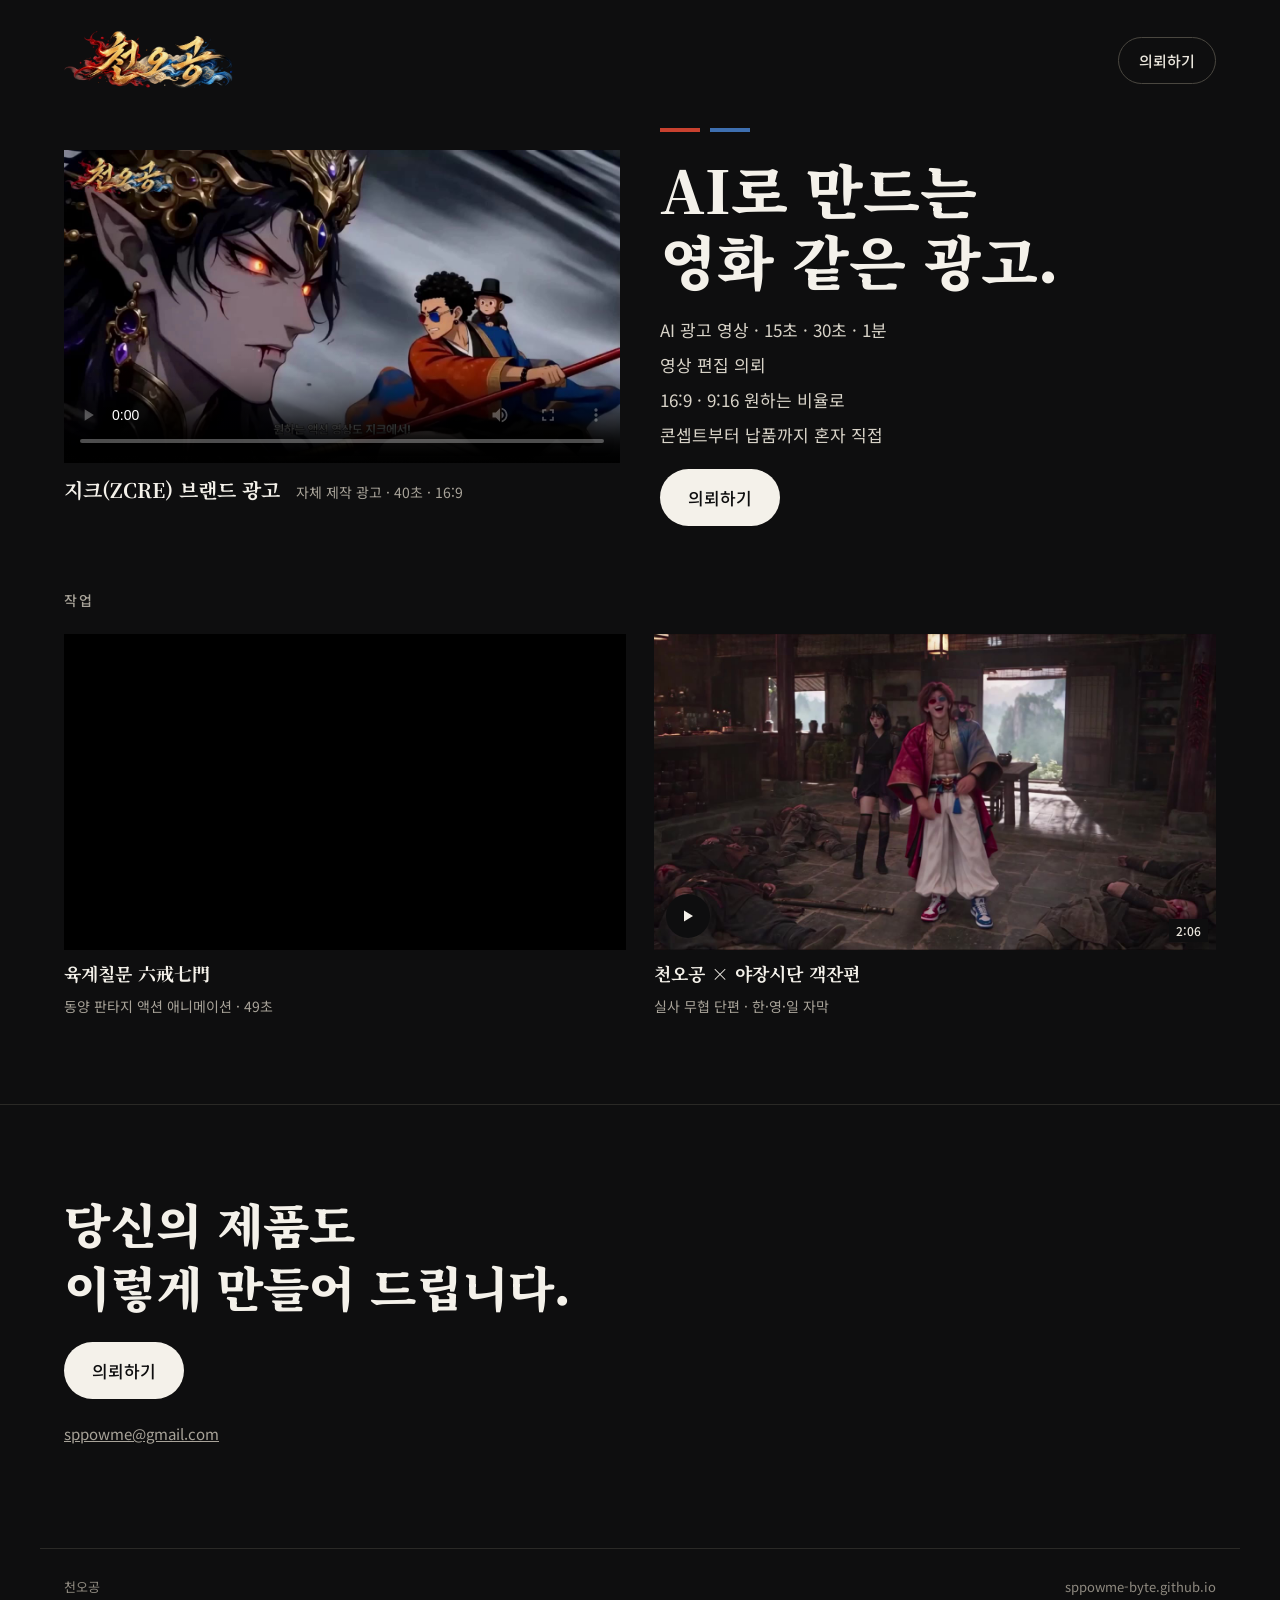
==== commit 0ab6b2ae: "천오공 타이틀 로고 적용 Co-Authored-By: Claude Opus 5.5 <noreply@anthropic.com> Claude-Session: https://claude" ====
--- a/index.html
+++ b/index.html
@@ -5,7 +5,7 @@
 <link rel="preconnect" href="https://fonts.googleapis.com"><link rel="preconnect" href="https://fonts.gstatic.com" crossorigin>
 <link href="https://fonts.googleapis.com/css2?family=Noto+Serif+KR:wght@500;700;900&family=Noto+Sans+KR:wght@400;500;700&display=swap" rel="stylesheet">
 <link rel="stylesheet" href="style.css?v=3"></head><body>
-<header class="top wrap" style="max-width:1200px"><a class="logo" href="index.html">천오공</a><button type="button" class="pill ghost" data-open-ask>의뢰하기</button></header>
+<header class="top wrap" style="max-width:1200px"><a class="logo" href="index.html"><img src="img/logo.webp" alt="천오공" style="height:64px;width:auto;display:block"></a><button type="button" class="pill ghost" data-open-ask>의뢰하기</button></header>
 <section class="wrap" style="max-width:1200px;padding-top:8px;padding-bottom:64px;display:grid;grid-template-columns:repeat(auto-fit,minmax(min(100%,460px),1fr));gap:40px;align-items:center">
 <div style="display:flex;flex-direction:column;gap:12px"><video class="own" controls preload="metadata" playsinline poster="img/thumb_zik.jpg" src="media/zik.mp4" aria-label="지크 ZCRE 브랜드 광고"></video><div style="display:flex;flex-wrap:wrap;gap:6px 16px;align-items:baseline"><span class="serif" style="font-weight:700;font-size:20px;color:#F4F1EA">지크(ZCRE) 브랜드 광고</span><span style="font-size:14px;color:#A8A399">자체 제작 광고 · 40초 · 16:9</span></div></div>
 <div style="display:flex;flex-direction:column;gap:22px"><div class="bars" aria-hidden="true"><span style="background:#C8412F"></span><span style="background:#3E6FB0"></span></div>
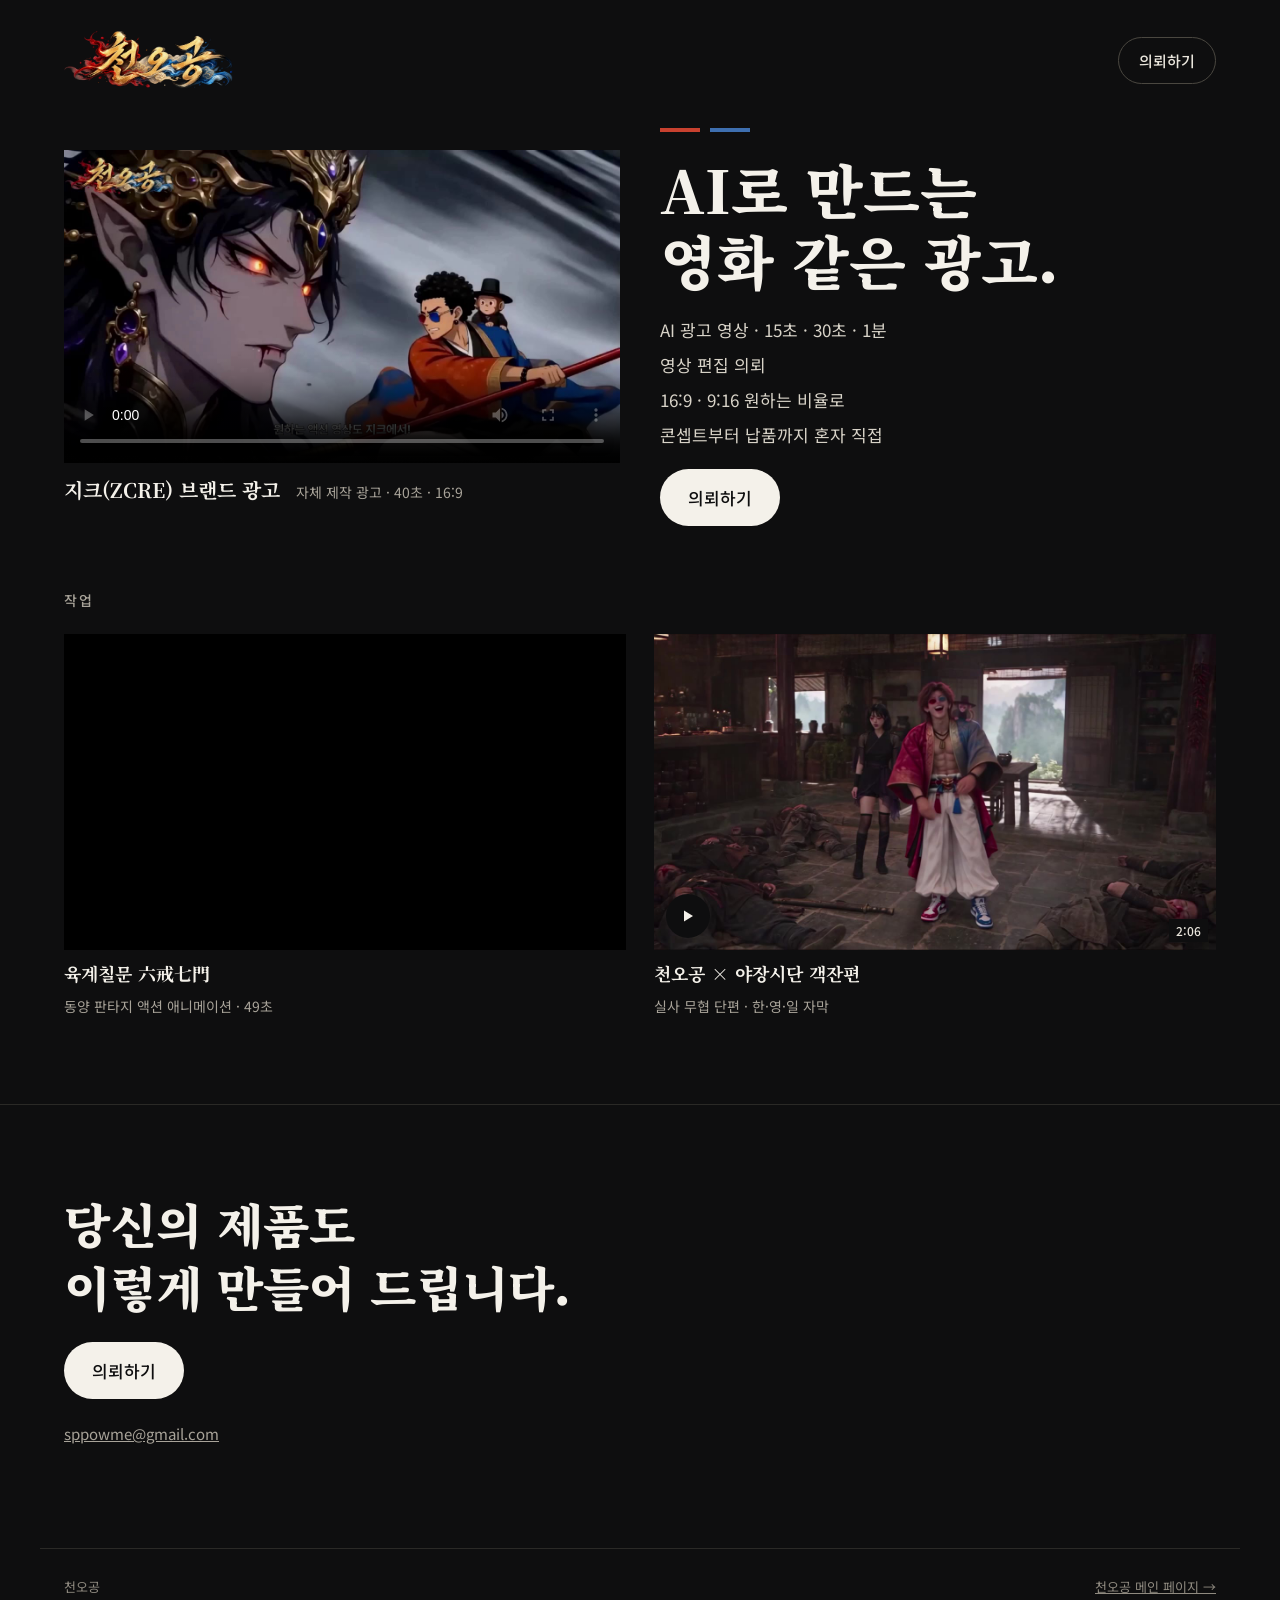
==== commit 4c9d98b8: "의뢰 페이지 하단에 메인 페이지 이동 링크 Co-Authored-By: Claude Opus 5.5 <noreply@anthropic.com> Claude-Session: http" ====
--- a/index.html
+++ b/index.html
@@ -31,5 +31,5 @@
 </div>
 <form method="dialog" style="margin-top:20px;text-align:right"><button style="font:inherit;font-size:14px;background:none;border:0;color:#A8A399;cursor:pointer;min-height:44px">닫기</button></form>
 </dialog>
-<footer class="wrap" style="max-width:1200px"><span>천오공</span><span>sppowme-byte.github.io</span></footer>
+<footer class="wrap" style="max-width:1200px"><span>천오공</span><a href="works.html" style="color:inherit">천오공 메인 페이지 →</a></footer>
 <script src="play.js?v=2"></script></body></html>
